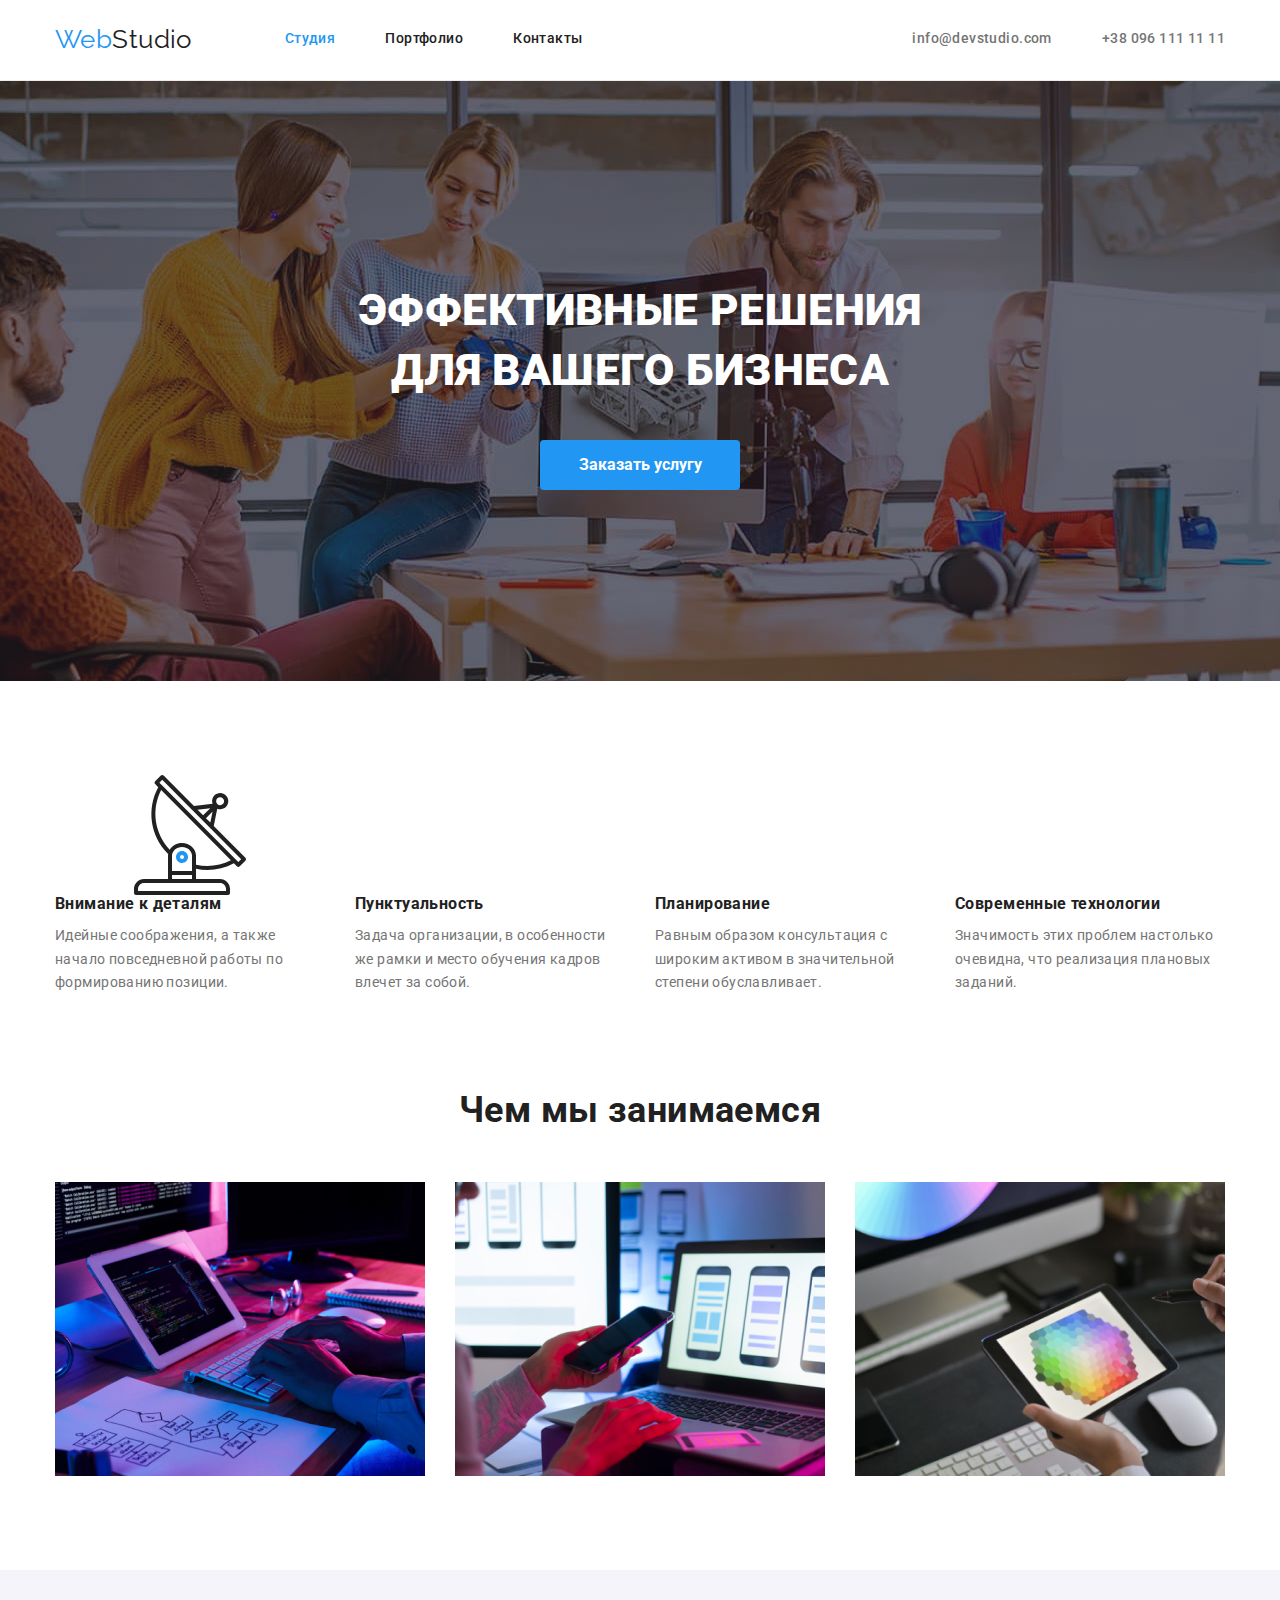
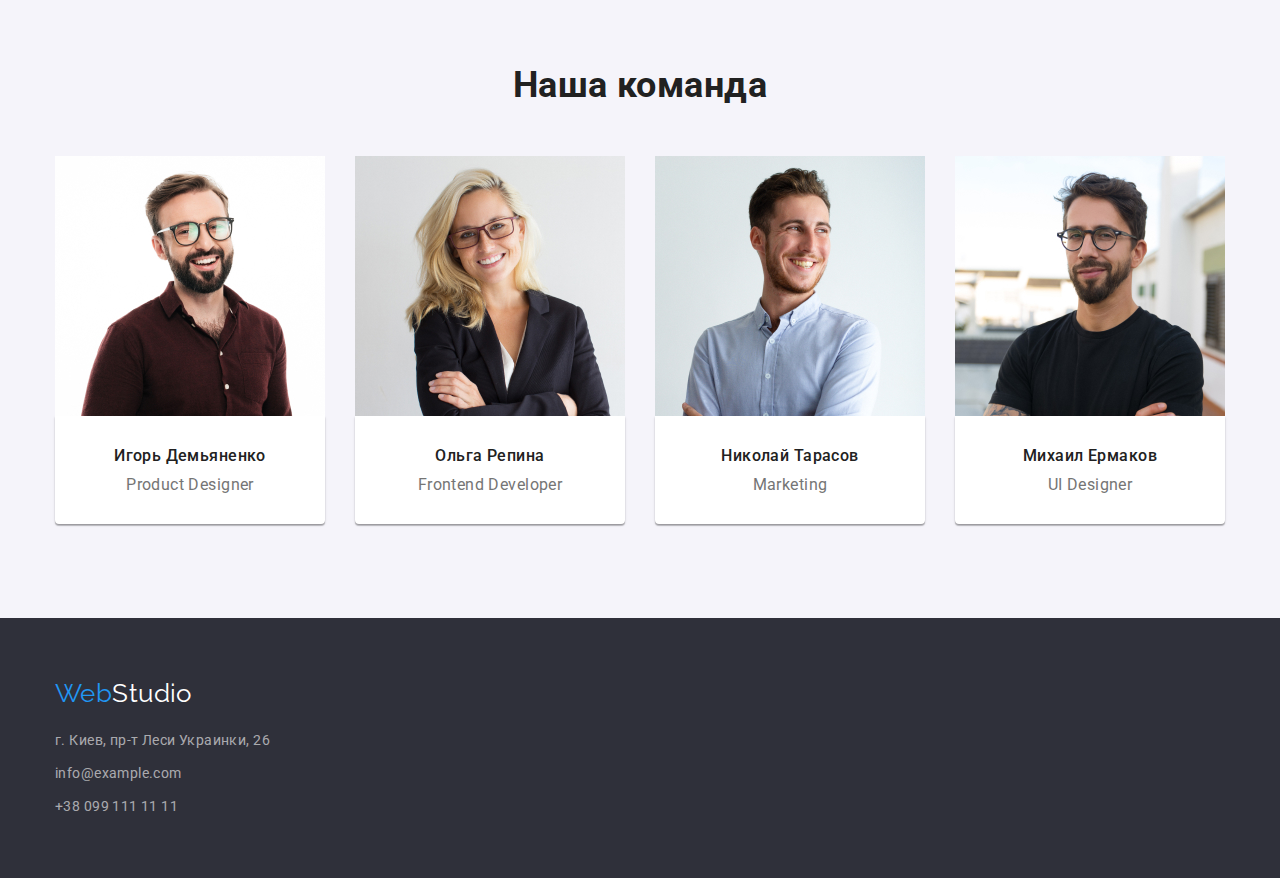
==== index.html @ 2cf70ca9 "hero" ====
<!DOCTYPE html>
<html lang="ru">

<head>
    <meta charset="UTF-8">
    <meta http-equiv="X-UA-Compatible" content="IE=edge">
    <meta name="viewport" content="width=device-width, initial-scale=1.0">
    <title>studia</title>
    <link rel="preconnect" href="https://fonts.googleapis.com">
    <link rel="preconnect" href="https://fonts.gstatic.com" crossorigin>
    <link href="https://fonts.googleapis.com/css2?family=Raleway:wght@700&family=Roboto:wght@400;500;700;900&display=swap"
        rel="stylesheet">
    <link rel="stylesheet" href="https://cdnjs.cloudflare.com/ajax/libs/modern-normalize/1.1.0/modern-normalize.min.css">
    <link rel="stylesheet" href="./css/styles.css">
</head>

<body>
    <header class="header">
        <div class="container header-container">
        <nav class="header-list">

            <a href=""class="logo header-logo">Web<span class="logo-style">Studio</span> </a>

            <ul class="site-nav list">
                <li class="header-item"><a href="" class="curent link">Студия</a></li>
                <li class="header-item"><a href="./portfolio.html" class="link">Портфолио</a></li>
                <li class="header-item"><a href="" class="link">Контакты</a></li>
            </ul>
        </nav>
        
        <div class="container-contact">
        <ul class="auth-nav list">
            <li class="header-item"><a href="mailto:info@devstudio.com" class="link">info@devstudio.com</a></li>
            <li class="header-item"><a href="tel:380961111111" class="link">+38 096 111 11 11</a></li>
        </ul>
        </div>
        </div>
 
    </header>
    

    <main>
        
            <section class="hero overlay">
            <div class="container">
                <h1 class="hero-title">Эффективные решения<br>для вашего бизнеса</h1>
                <button type="button" class="button">Заказать услугу</button>
            </div>
            </section>

        <section class="section">
            <div class="container">
            <h2 class="section-title visually-hidden">принципи роботи</h2>
            <ul class="feature-list list">
                <li class="feature-item icon-antena">
                    <h3 class="title">Внимание к деталям</h3>
                    <p class="text-list">Идейные соображения, а также начало повседневной работы по формированию позиции.</p>
                </li>
                <li class="feature-item icon-clock">
                    <h3 class="title">Пунктуальность</h3>
                    <p class="text-list">Задача организации, в особенности же рамки и место обучения кадров влечет за собой.</p>
                </li>
                <li class="feature-item icon-diagrama">
                    <h3 class="title">Планирование</h3>
                    <p class="text-list">Равным образом консультация с широким активом в значительной степени обуславливает.</p>
                </li>
                <li class="feature-item icon-astronavt">
                    <h3 class="title">Современные технологии</h3>
                    <p class="text-list">Значимость этих проблем настолько очевидна, что реализация плановых заданий.</p>
                </li>
            </ul>
        </section>

        <section class="section no-padding">
            <div class="container">
            <h2 class="section-title">Чем мы занимаемся</h2>
            
            <ul class="list work-list">
                <li class="work-item">
                    <img src="./images/code.jpg" alt="набір коду" width="370">
                </li>
                <li class="work-item">
                    <img src="./images/box.jpg" alt="екран монітора" width="370">
                </li>
                <li class="work-item">
                    <img src="./images/box2.jpg" alt="планшет" width="370">
                </li>
            </ul>
            </div>
        </section>


        <section class="section-team">
            <div class="container">
            <h2 class="section-title">Наша команда</h2>
            <ul class="list team-list">
                <li class="team-item">
                    <img src="./images/teamcard1.jpg" alt=" виробничий дизайнер" width="270">
                    <div class="card-item">
                        <h3 class="name">Игорь Демьяненко</h3>
                    <p class="text">Product Designer</p>
                    </div>
                </li>
                <li class="team-item">
                    <img src="./images/teamcard2.jpg" alt="фронтальний розробник" width="270">
                    <div class="card-item">
                        <h3 class="name">Ольга Репина</h3>
                        <p class="text">Frontend Developer</p>
                    </div>
                   
                </li>
                <li class="team-item"> 
                    <img src="./images/teamcard3.jpg" alt="маркетолог" width="270">
                    <div class="card-item">
                        <h3 class="name">Николай Тарасов</h3>
                        <p class="text">Marketing</p>
                    </div>
                    
                </li>
                <li class="team-item">
                    <img src="./images/teamcard4.jpg" alt="дизайнер інтерфейсу користувача" width="270">
                    <div class="card-item">
                        <h3 class="name">Михаил Ермаков</h3>
                        <p class="text">UI Designer</p>
                    </div>
                   
                </li>
            </ul>
        </div>
        </section>


    </main>
    <footer class="page-footer">
        <div class="container">

        <a href=""class="logo">Web<span class="logo-styles">Studio</span></a>


        <address class="footer">
            <ul class="list">
                <li class="footer-item"><a class="link" href="https://goo.gl/maps/KUDZ7jg5zBTHiaKc9" target="_blank" rel="noopener noreferrer">г. Киев, пр-т Леси Украинки, 26</a> </li>
                <li class="footer-item"><a class="link" href="mailto:info@example.com">info@example.com</a></li>
                <li><a class="link" href="tel:+380991111111">+38 099 111 11 11</a></li>
            </ul>
        </address>
    </div>

    </footer>

</body>

</html>
---- css/styles.css ----
:root {
  --primary-text-color: #212121;
  --accent-color: #2196f3;
  --title-text-color: #757575;
  --primary-bcr-color: #e5e5e5;
  --primary-white-color: #ffffff;
  --primary-bcrr-color: #8680a3;
  --color-address: rgba(255, 255, 255, 0.6);
  --bcr-footer: #2f303a;
  --btn-hov-foc-color: #2196f3;
  --bcg-team: #f5f4fa;
}
p,
h1,
h2,
h3,
h4,
h5,
h6 {
  margin: 0;
  padding: 0;
}
ul {
  margin: 0;
  padding-left: 0;
}
img {
  display: block;
  max-width: 100%;
  height: auto;
}

body {
  background-color: var(--primary-white-color);
  color: var(--primary-text-color);

  font-size: 14px;
  font-family: Roboto, sans-serif;
  letter-spacing: 0.03em;
}

.container {
  width: 1200px;
  padding-left: 15px;
  padding-right: 15px;
  margin: 0 auto;
}

.list {
  list-style: none;
}
.header {
  padding-top: 24px;
  padding-bottom: 25px;
  border-bottom: 1px solid #ececec;
}

.header-container {
  display: flex;
  align-items: center;
}
.container-contact {
  margin-left: auto;
}

.header-list {
  display: flex;
  align-items: center;
}
.header-logo {
  margin-right: 93px;
}
.header-item:not(:last-child) {
  margin-right: 50px;
}

.logo {
  font-family: Raleway, cursive;
  color: var(--accent-color);
  text-decoration: none;

  font-size: 26px;
  line-height: 1.19;
}
.logo-style {
  color: var(--primary-text-color);
}
.site-nav .link {
  text-decoration: none;
}
.site-nav .link.curent {
  color: var(--accent-color);
}
.site-nav .link:focus,
.site-nav .link:hover {
  color: var(--accent-color);
  align-items: center;
}
.auth-nav .link:focus,
.auth-nav .link:hover {
  color: var(--accent-color);
}
.auth-nav {
  margin-left: auto;
}
.site-nav .link {
  display: block;

  color: var(--primary-text-color);
}
.site-nav,
.section-title {
  color: var(--primary-text-color);
}
.auth-nav .link {
  text-decoration: none;

  color: var(--title-text-color);
}

.auth-nav,
.site-nav {
  font-weight: 500;
  line-height: 1.14;
  display: flex;
  align-items: center;
}

/* Герой */

.hero {
  background-color: var(--bcr-footer);
  text-align: center;
  padding-bottom: 200px;
  padding-top: 200px;
  text-transform: uppercase;
}
.hero-title {
  color: var(--primary-white-color);
  margin-bottom: 39px;
  font-weight: 900;
  font-size: 44px;
  line-height: 1.36;
  text-transform: uppercase;
}
.button {
  background-color: var(--accent-color);
  color: var(--primary-white-color);
  cursor: pointer;

  border: transparent;
  border-radius: 4px;
  padding: 10px 32px;
  min-width: 200px;
  margin-top: 0;

  font-family: inherit;
  font-weight: 700;
  font-size: 16px;
  line-height: 1.87;
  align-items: center;
}

.button:hover,
.button:focus {
  color: var(--btn-hov-foc-color);
}

.overlay {
  max-width: 1600px;
  height: 600px;
  margin-left: auto;
  margin-right: auto;
  background-image: linear-gradient(
      to right,
      rgba(47, 48, 58, 0.4),
      rgba(47, 48, 58, 0.4)
    ),
    url("../images/hero.jpg");

  background-repeat: no-repeat;
  background-position: center;
  background-size: cover;
}
/* ПРИНЦИПИ РОБОТИ */

.visually-hidden {
  position: absolute;
  width: 1px;
  height: 1px;
  margin: -1px;
  padding: 0;
  overflow: hidden;
  border: 0;
  clip: rect(0 0 0 0);
}
.feature-list {
  display: flex;
  justify-content: space-between;
}

.feature-list .title {
  color: var(--primary-text-color);

  font-weight: 700;
  line-height: 1.14;
}

.feature-item::before {
  display: block;
  content: "";
  height: 120px;
  background-position: center;
  background-size: contain;
  background-repeat: no-repeat;
}
.icon-antena::before {
  background-image: url(../images/antenna\ 1.svg);
}

.title {
  margin-bottom: 10px;
}
.section-team {
  padding-bottom: 94px;
  padding-top: 94px;
}
.section {
  padding-top: 94px;
  padding-bottom: 94px;
}
.text,
.text-list {
  color: var(--title-text-color);
}

.text-list {
  line-height: 1.71;
  width: 270px;
}

.text {
  font-size: 16px;
  line-height: 1.19;
  text-align: center;
}
/* Чем мы занимаемся */
.no-padding {
  padding-top: 0;
}
.section-title {
  color: var(--primary-text-color);

  font-weight: 700;
  font-size: 36px;
  line-height: 1.17;
  text-align: center;

  margin-top: 0;
  margin-bottom: 50px;
}

.work-list {
  display: flex;
  flex-wrap: wrap;
  margin-left: -30px;
}
.work-item {
  width: calc(100% / 3 -30px);
  margin-left: 30px;
}

/* Наша команда */
.card-item {
  background-color: var(--primary-white-color);
  border-radius: 0px 0px 4px 4px;
  box-shadow: 0px 1px 3px rgba(0, 0, 0, 0.12), 0px 1px 1px rgba(0, 0, 0, 0.14),
    0px 2px 1px rgba(0, 0, 0, 0.2);
  padding: 30px 0px 30px 0px;
}
.name {
  font-weight: 500;
  font-size: 16px;
  line-height: 1.19;
  text-align: center;
  margin-bottom: 10px;
  margin-top: 0;
}

.section-team {
  background-color: var(--bcg-team);
}

.team-list {
  display: flex;
  flex-wrap: wrap;
  margin-left: -30px;
}
.team-item {
  width: calc(100% / 4 - 30px);
  margin-left: 30px;
}
/* Футер */

.page-footer {
  background-color: var(--bcr-footer);

  padding-top: 60px;
  padding-bottom: 60px;
}
.logo-styles {
  color: var(--primary-white-color);
}
.footer {
  margin-top: 20px;
}

.footer-item {
  margin-bottom: 9px;
}
.footer {
  font-style: normal;
  font-size: 14px;
  line-height: 1.71;
}
.footer .link {
  text-decoration: none;
}
.footer .link {
  color: var(--color-address);
}

.footer .link:hover,
.footer .link:focus {
  color: var(--primary-white-color);
}

/* portfolio */

.item-button {
  color: var(--primary-text-color);

  font-family: inherit;
  font-style: normal;
  font-weight: 500;
  font-size: 16px;
  line-height: 1.62;

  padding: 6px 22px;
  border-radius: 4px;
  border: none transparent;
}
.item {
  margin-bottom: 50px;
}
.project-title {
  color: var(--primary-text-color);

  font-weight: 700;
  font-size: 18px;
  line-height: 2;
  letter-spacing: 0.06em;
}
.project .link {
  text-decoration: none;
}

.project-text {
  color: var(--title-text-color);
  font-size: 16px;
  line-height: 1.87;
}

.item-button:focus,
.item-button:hover {
  color: var(--primary-white-color);
  background-color: var(--accent-color);

  cursor: pointer;
}
.section-project {
  margin-bottom: 50px;
  padding-top: 94px;
}
.item {
  display: flex;
  justify-content: center;
}
.buttons:not(:last-child) {
  margin-right: 8px;
}
.project {
  display: flex;
  flex-wrap: wrap;
  margin-left: -30px;
  margin-bottom: -30px;
}
.project-item {
  width: calc(100% / 3 - 30px);
  margin-left: 30px;
  margin-bottom: 30px;
}

.card-content {
  padding: 20px 24px;

  border-right: 1px solid #eeeeee;
  border-bottom: 1px solid #eeeeee;
  border-bottom: 1px solid #eeee;
  box-sizing: border-box;
}
.project-title {
  margin-bottom: 4px;
}
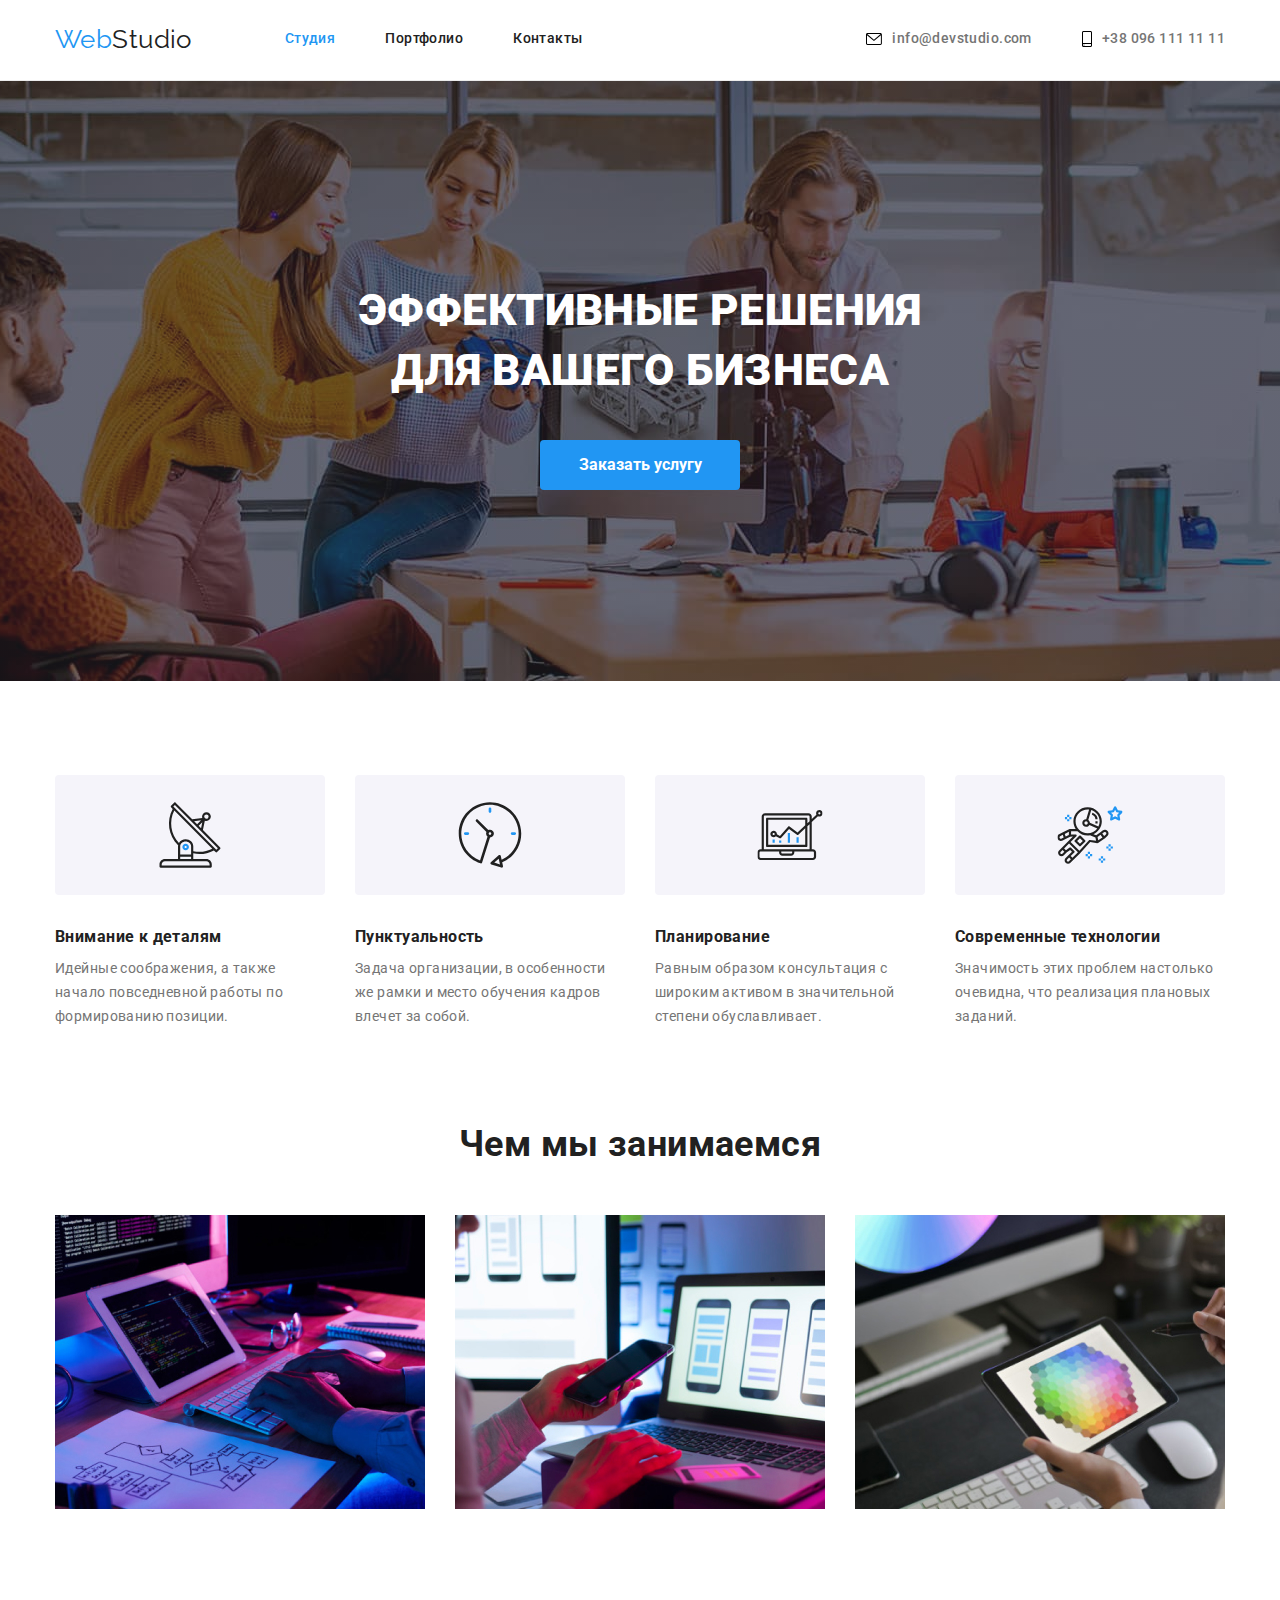
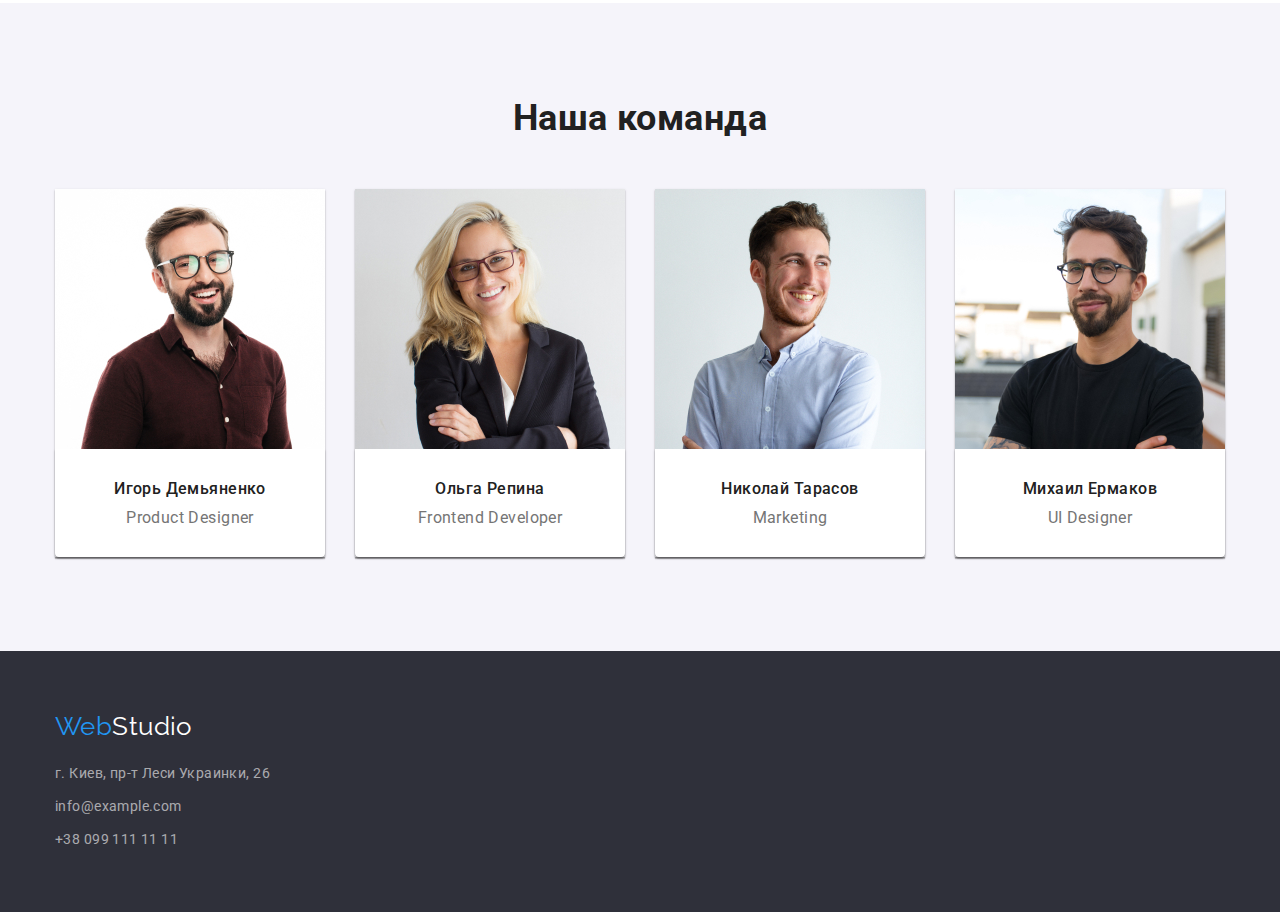
==== commit 38c9ae03: "половина" ====
--- a/index.html
+++ b/index.html
@@ -30,7 +30,13 @@
         
         <div class="container-contact">
         <ul class="auth-nav list">
+            <svg class="mail-icon">
+                <use href="./images/icons.svg#icon-envelope"></use>
+            </svg>
             <li class="header-item"><a href="mailto:info@devstudio.com" class="link">info@devstudio.com</a></li>
+            <svg class="contact-icon">
+                <use href="./images/icons.svg#icon-smartphone"></use>
+            </svg>
             <li class="header-item"><a href="tel:380961111111" class="link">+38 096 111 11 11</a></li>
         </ul>
         </div>
@@ -52,19 +58,32 @@
             <div class="container">
             <h2 class="section-title visually-hidden">принципи роботи</h2>
             <ul class="feature-list list">
-                <li class="feature-item icon-antena">
+                <li class="feature-item">
+                    <svg class="feature-icon">
+                        <use href="./images/icons.svg#icon-antenna"></use>
+                        </svg>
                     <h3 class="title">Внимание к деталям</h3>
                     <p class="text-list">Идейные соображения, а также начало повседневной работы по формированию позиции.</p>
                 </li>
-                <li class="feature-item icon-clock">
+                
+                <li class="feature-item">
+                    <svg class="feature-icon">
+                        <use href="./images/icons.svg#icon-clock"></use>
+                    </svg>
                     <h3 class="title">Пунктуальность</h3>
                     <p class="text-list">Задача организации, в особенности же рамки и место обучения кадров влечет за собой.</p>
                 </li>
-                <li class="feature-item icon-diagrama">
+                <li class="feature-item">
+                    <svg class="feature-icon">
+                        <use href="./images/icons.svg#icon-diagram"></use>
+                    </svg>
                     <h3 class="title">Планирование</h3>
                     <p class="text-list">Равным образом консультация с широким активом в значительной степени обуславливает.</p>
                 </li>
-                <li class="feature-item icon-astronavt">
+                <li class="feature-item">
+                    <svg class="feature-icon">
+                        <use href="./images/icons.svg#icon-astronaut"></use>
+                    </svg>
                     <h3 class="title">Современные технологии</h3>
                     <p class="text-list">Значимость этих проблем настолько очевидна, что реализация плановых заданий.</p>
                 </li>
@@ -141,7 +160,7 @@
             <ul class="list">
                 <li class="footer-item"><a class="link" href="https://goo.gl/maps/KUDZ7jg5zBTHiaKc9" target="_blank" rel="noopener noreferrer">г. Киев, пр-т Леси Украинки, 26</a> </li>
                 <li class="footer-item"><a class="link" href="mailto:info@example.com">info@example.com</a></li>
-                <li><a class="link" href="tel:+380991111111">+38 099 111 11 11</a></li>
+                <li class="footer-item"><a class="link" href="tel:+380991111111">+38 099 111 11 11</a></li>
             </ul>
         </address>
     </div>
--- a/css/styles.css
+++ b/css/styles.css
@@ -125,7 +125,23 @@
   display: flex;
   align-items: center;
 }
-
+.mail-icon {
+  width: 16px;
+  height: 12px;
+  margin-right: 10px;
+}
+.contact-icon {
+  width: 10px;
+  height: 16px;
+  margin-right: 10px;
+}
+.mail-icon:focus,
+.contact-icon:focus,
+.mail-icon:hover,
+.contact-icon:hover {
+  fill: var(--accent-color);
+  cursor: pointer;
+}
 /* Герой */
 
 .hero {
@@ -206,16 +222,13 @@
   line-height: 1.14;
 }
 
-.feature-item::before {
-  display: block;
-  content: "";
+.feature-icon {
   height: 120px;
-  background-position: center;
-  background-size: contain;
-  background-repeat: no-repeat;
-}
-.icon-antena::before {
-  background-image: url(../images/antenna\ 1.svg);
+  width: 270px;
+  padding: 25px 102.34px;
+  border-radius: 4px;
+  background: #f5f4fa;
+  margin-bottom: 30px;
 }
 
 .title {
@@ -299,6 +312,8 @@
 .team-item {
   width: calc(100% / 4 - 30px);
   margin-left: 30px;
+  box-shadow: 0px 1px 3px rgba(0, 0, 0, 0.12), 0px 1px 1px rgba(0, 0, 0, 0.14),
+    0px 2px 1px rgba(0, 0, 0, 0.2);
 }
 /* Футер */
 
@@ -317,6 +332,9 @@
 
 .footer-item {
   margin-bottom: 9px;
+}
+.footer-item:last-child {
+  margin-bottom: 0;
 }
 .footer {
   font-style: normal;
@@ -353,6 +371,11 @@
 .item {
   margin-bottom: 50px;
 }
+.item-button:focus,
+.item-button:hover {
+  box-shadow: 0px 3px 1px rgba(0, 0, 0, 0.1), 0px 1px 2px rgba(0, 0, 0, 0.08),
+    0px 2px 2px rgba(0, 0, 0, 0.12);
+}
 .project-title {
   color: var(--primary-text-color);
 
@@ -400,7 +423,11 @@
   margin-left: 30px;
   margin-bottom: 30px;
 }
-
+.project-item:focus,
+.project-item:hover {
+  box-shadow: 0px 1px 1px rgba(0, 0, 0, 0.12), 0px 4px 4px rgba(0, 0, 0, 0.06),
+    1px 4px 6px rgba(0, 0, 0, 0.16);
+}
 .card-content {
   padding: 20px 24px;
 
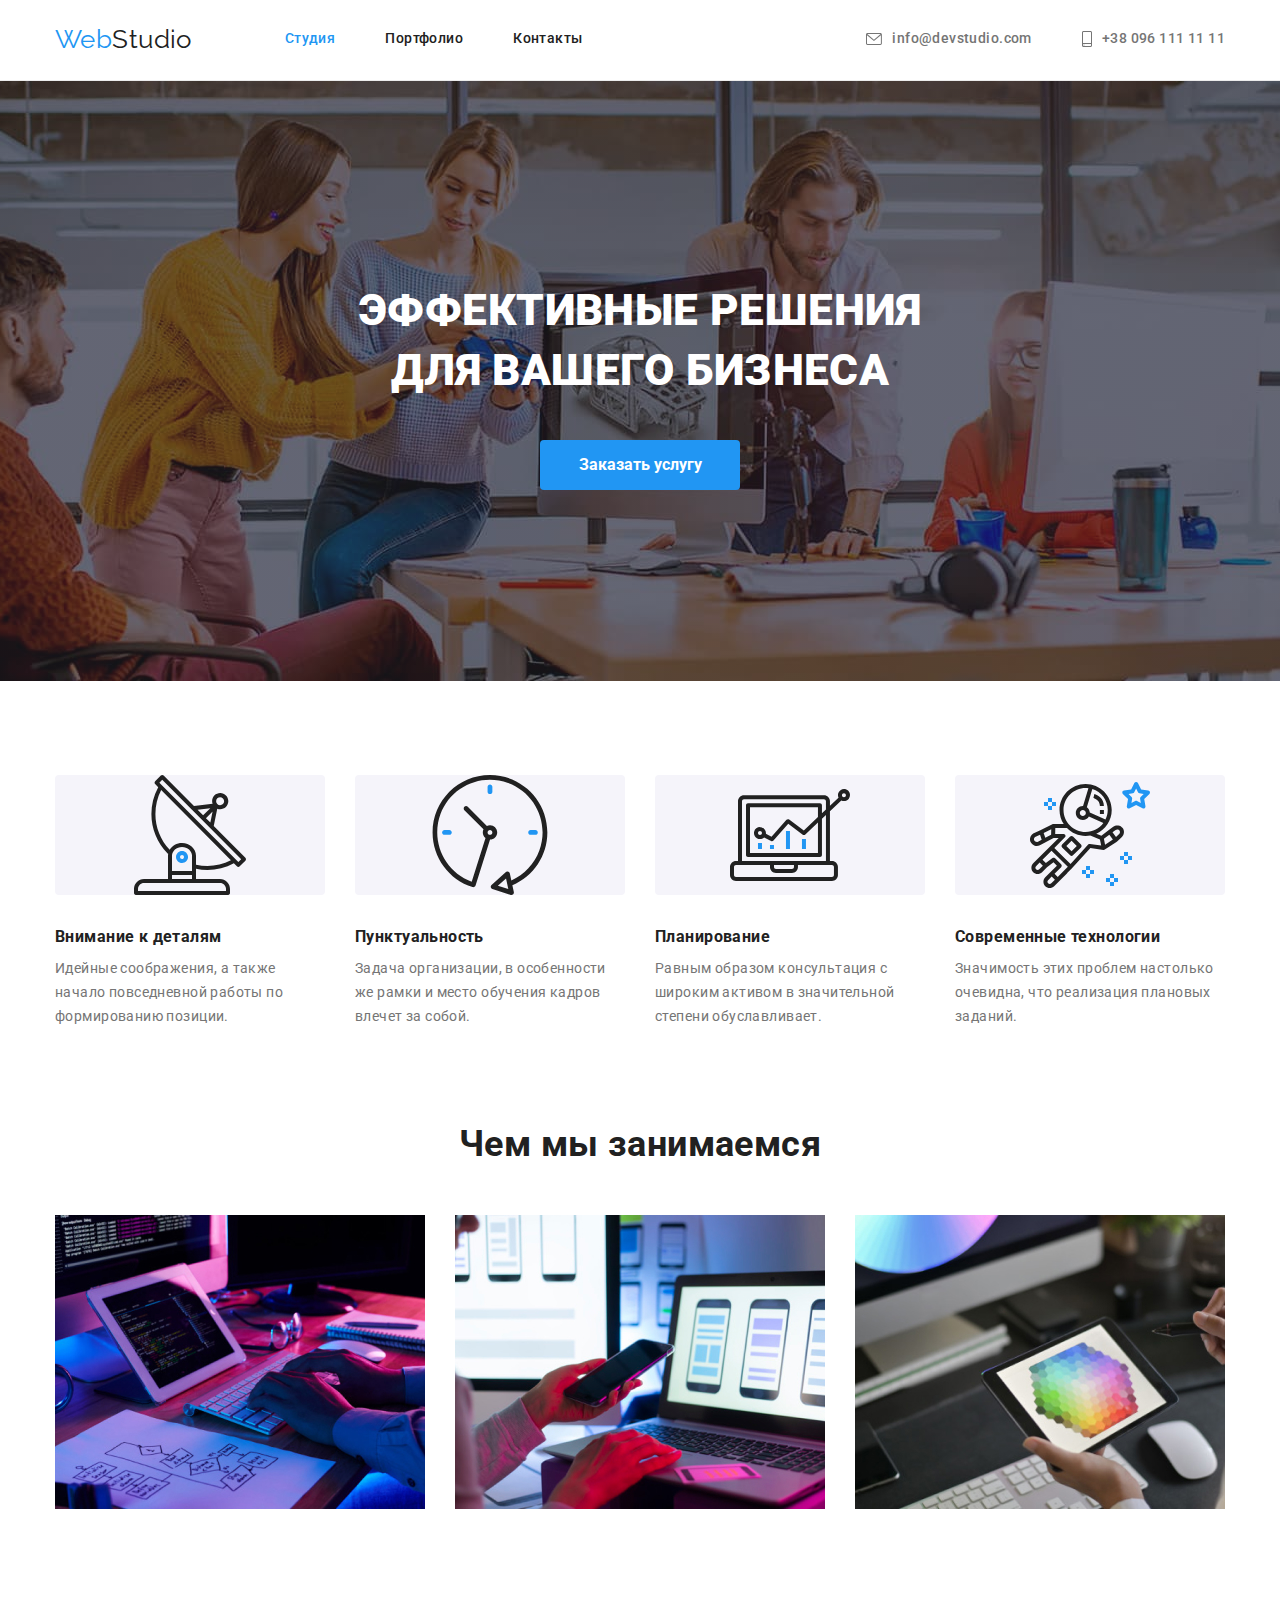
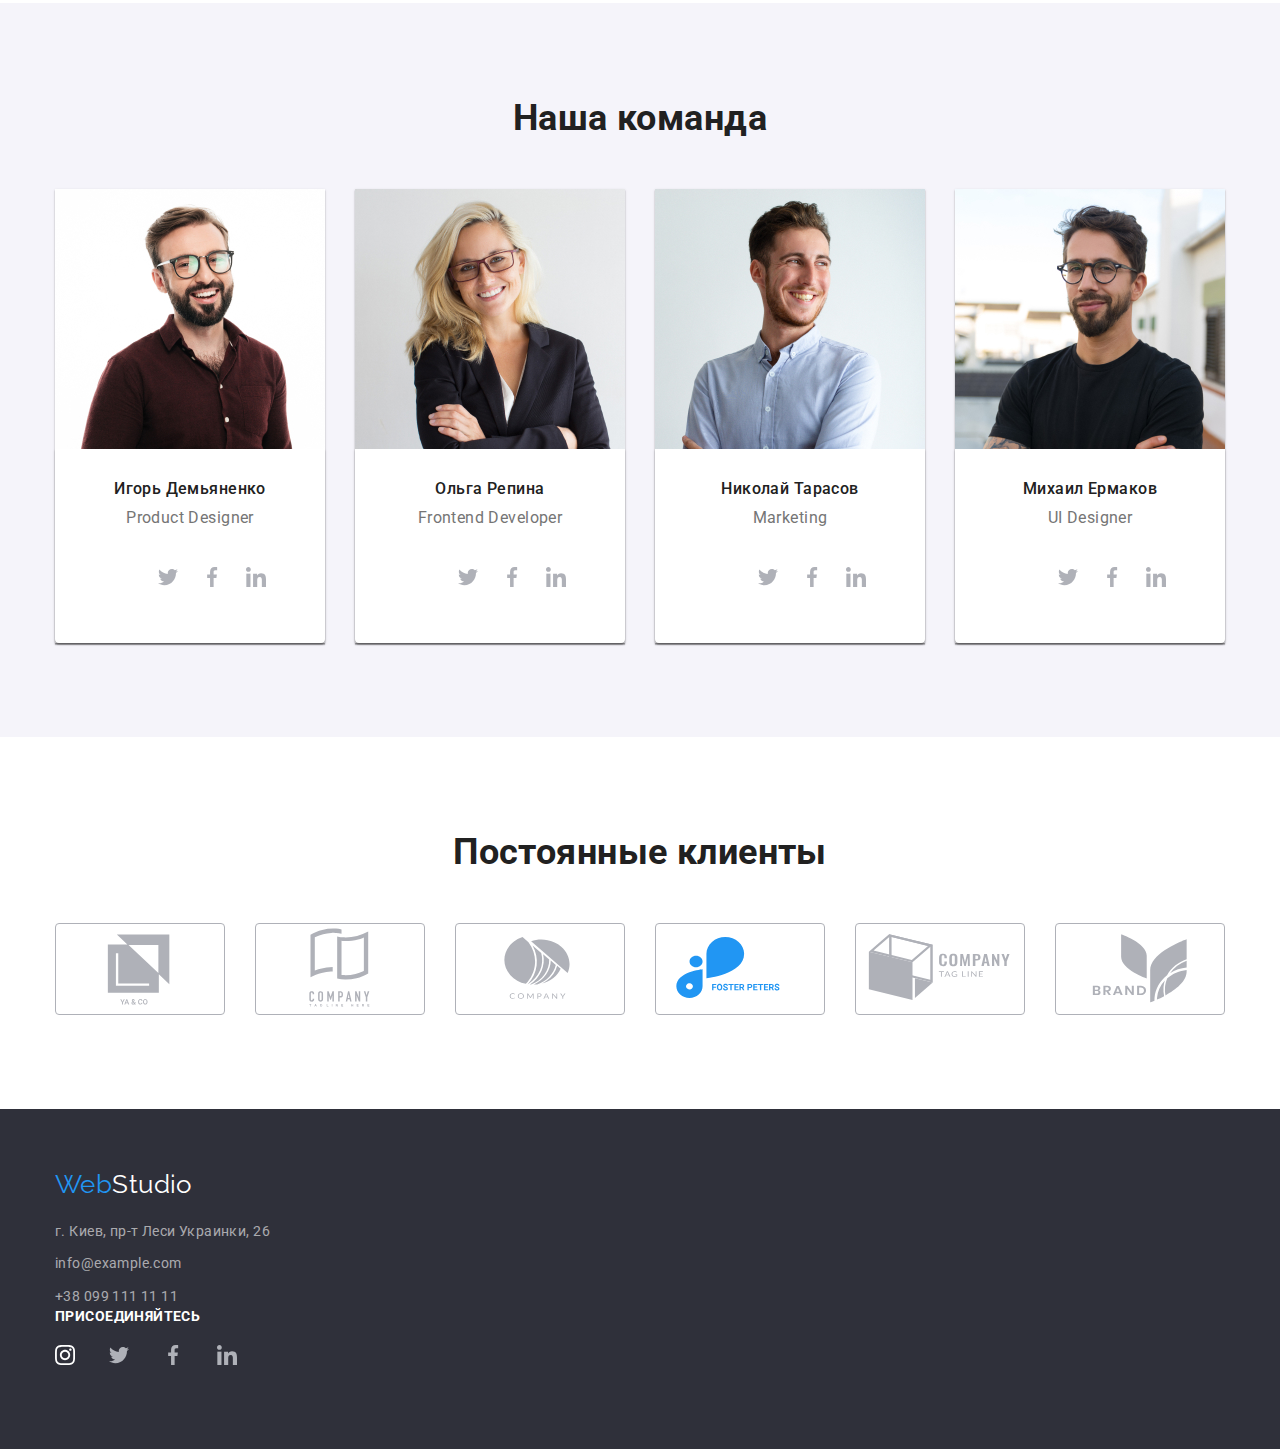
==== commit 5addbc68: "footer" ====
--- a/index.html
+++ b/index.html
@@ -58,30 +58,32 @@
             <div class="container">
             <h2 class="section-title visually-hidden">принципи роботи</h2>
             <ul class="feature-list list">
+                
                 <li class="feature-item">
-                    <svg class="feature-icon">
+                    <svg class="feature-icon" widht="70" height="70">
                         <use href="./images/icons.svg#icon-antenna"></use>
                         </svg>
                     <h3 class="title">Внимание к деталям</h3>
                     <p class="text-list">Идейные соображения, а также начало повседневной работы по формированию позиции.</p>
+                
                 </li>
                 
                 <li class="feature-item">
-                    <svg class="feature-icon">
+                    <svg class="feature-icon" widht="70" height="70">
                         <use href="./images/icons.svg#icon-clock"></use>
                     </svg>
                     <h3 class="title">Пунктуальность</h3>
                     <p class="text-list">Задача организации, в особенности же рамки и место обучения кадров влечет за собой.</p>
                 </li>
                 <li class="feature-item">
-                    <svg class="feature-icon">
+                    <svg class="feature-icon" widht="70" height="70">
                         <use href="./images/icons.svg#icon-diagram"></use>
                     </svg>
                     <h3 class="title">Планирование</h3>
                     <p class="text-list">Равным образом консультация с широким активом в значительной степени обуславливает.</p>
                 </li>
                 <li class="feature-item">
-                    <svg class="feature-icon">
+                    <svg class="feature-icon" widht="70" heiht="70">
                         <use href="./images/icons.svg#icon-astronaut"></use>
                     </svg>
                     <h3 class="title">Современные технологии</h3>
@@ -115,37 +117,207 @@
             <ul class="list team-list">
                 <li class="team-item">
                     <img src="./images/teamcard1.jpg" alt=" виробничий дизайнер" width="270">
-                    <div class="card-item">
+                    <div class="card-item team">
                         <h3 class="name">Игорь Демьяненко</h3>
                     <p class="text">Product Designer</p>
+                    <ul class="comand-list list">
+                        <li class="team-icon">
+                            <a href="" class="team-link">
+                                <svg class="comand-icon" width="20" height="20">
+                                    <use href="./images/icons.svg#icon-instagram"></use>
+                                </svg>
+                            </a>
+                        </li>
+                        <li class="team-icon">
+                            <a href="" class="team-link">
+                                <svg class="comand-icon" width="20" height="20">
+                                    <use href="./images/icons.svg#icon-twitter"></use>
+                                </svg>
+                            </a>
+                        </li>
+                        <li class="team-icon">
+                           <a href="" class="team-link">
+                               <svg class="comand-icon" width="20" height="20">
+                                   <use href="./images/icons.svg#icon-facebook"></use>
+                               </svg>
+                           </a>
+                        </li>
+                        <li class="team-icon">
+                            <a href="" class="team-link">
+                                <svg class="comand-icon" width="20" height="20">
+                                    <use href="./images/icons.svg#icon-linkedin"></use>
+                                </svg>
+                            </a>
+                        </li>
+                    </ul>
                     </div>
                 </li>
                 <li class="team-item">
                     <img src="./images/teamcard2.jpg" alt="фронтальний розробник" width="270">
-                    <div class="card-item">
+                    <div class="card-item team">
                         <h3 class="name">Ольга Репина</h3>
                         <p class="text">Frontend Developer</p>
+                        <ul class="comand-list list">
+                            <li class="team-icon">
+                                <a href="" class="team-link">
+                                    <svg class="comand-icon" width="20" height="20">
+                                        <use href="./images/icons.svg#icon-instagram"></use>
+                                    </svg>
+                                </a>
+                            </li>
+                            <li class="team-icon">
+                                <a href="" class="team-link">
+                                    <svg class="comand-icon" width="20" height="20">
+                                        <use href="./images/icons.svg#icon-twitter"></use>
+                                    </svg>
+                                </a>
+                            </li>
+                            <li class="team-icon">
+                                <a href="" class="team-link">
+                                    <svg class="comand-icon" width="20" height="20">
+                                        <use href="./images/icons.svg#icon-facebook"></use>
+                                    </svg>
+                                </a>
+                            </li>
+                            <li class="team-icon">
+                                <a href="" class="team-link">
+                                    <svg class="comand-icon" width="20" height="20">
+                                        <use href="./images/icons.svg#icon-linkedin"></use>
+                                    </svg>
+                                </a>
+                            </li>
+                        </ul>
                     </div>
                    
                 </li>
                 <li class="team-item"> 
                     <img src="./images/teamcard3.jpg" alt="маркетолог" width="270">
-                    <div class="card-item">
+                    <div class="card-item team">
                         <h3 class="name">Николай Тарасов</h3>
                         <p class="text">Marketing</p>
+                        <ul class="comand-list list">
+                            <li class="team-icon">
+                                <a href="" class="team-link">
+                                    <svg class="comand-icon" width="20" height="20">
+                                        <use href="./images/icons.svg#icon-instagram"></use>
+                                    </svg>
+                                </a>
+                            </li>
+                            <li class="team-icon">
+                                <a href="" class="team-link">
+                                    <svg class="comand-icon" width="20" height="20">
+                                        <use href="./images/icons.svg#icon-twitter"></use>
+                                    </svg>
+                                </a>
+                            </li>
+                            <li class="team-icon">
+                                <a href="" class="team-link">
+                                    <svg class="comand-icon" width="20" height="20">
+                                        <use href="./images/icons.svg#icon-facebook"></use>
+                                    </svg>
+                                </a>
+                            </li>
+                            <li class="team-icon">
+                                <a href="" class="team-link">
+                                    <svg class="comand-icon" widht="20" height="20">
+                                        <use href="./images/icons.svg#icon-linkedin"></use>
+                                    </svg>
+                                </a>
+                            </li>
+                        </ul>
                     </div>
                     
                 </li>
                 <li class="team-item">
                     <img src="./images/teamcard4.jpg" alt="дизайнер інтерфейсу користувача" width="270">
-                    <div class="card-item">
+                    <div class="card-item team">
                         <h3 class="name">Михаил Ермаков</h3>
                         <p class="text">UI Designer</p>
+                        <ul class="comand-list list">
+                            <li class="team-icon">
+                                <a href="" class="team-link">
+                                    <svg class="comand-icon" width="20" height="20">
+                                        <use href="./images/icons.svg#icon-instagram"></use>
+                                    </svg>
+                                </a>
+                            </li>
+                            <li class="team-icon">
+                                <a href="" class="team-link">
+                                    <svg class="comand-icon" width="20" height="20">
+                                        <use href="./images/icons.svg#icon-twitter"></use>
+                                    </svg>
+                                </a>
+                            </li>
+                            <li class="team-icon">
+                                <a href="" class="team-link">
+                                    <svg class="comand-icon" width="20" height="20">
+                                        <use href="./images/icons.svg#icon-facebook"></use>
+                                    </svg>
+                                </a>
+                            </li>
+                            <li class="team-icon">
+                                <a href="" class="team-link">
+                                    <svg class="comand-icon" width="20" height="20">
+                                        <use href="./images/icons.svg#icon-linkedin"></use>
+                                    </svg>
+                                </a>
+                            </li>
+                        </ul>
                     </div>
                    
                 </li>
             </ul>
         </div>
+        </section>
+
+        <section class="section">
+            <div class="container">
+            <h2 class="section-title section-client">Постоянные клиенты</h2>  
+            <ul class="list client-list">
+                <li class="">
+                    <a href="">
+                    <svg class="client-icon" width="106" height="60">
+                        <use href="./images/icons.svg#icon-client-1"></use>
+                    </svg>
+                    </a>
+                </li>
+                <li class="">
+                    <a href="">
+                    <svg class="client-icon" width="106" height="60">
+                        <use href="./images/icons.svg#icon-client-2"></use>
+                    </svg>
+                  </a>
+                </li>
+                <li class="">
+                   <a href="">
+                   <svg class="client-icon" width="106" height="60">
+                       <use href="./images/icons.svg#icon-client-3"></use>
+                   </svg>
+                   </a>
+                </li>
+                <li class="">
+                    <a href="">
+                    <svg class="client-icon" width="106" height="60">
+                        <use href="./images/icons.svg#icon-client-4"></use>
+                    </svg>
+                    </a>
+                </li>
+                <li class="">
+                     <a href="">
+                         <svg class="client-icon" widgt="106" height="60">
+                             <use href="./images/icons.svg#icon-client-5"></use>
+                         </svg>
+                     </a>
+                </li>
+                <li class="">
+                     <a href="">
+                         <svg class="client-icon" width="106" height="60">
+                             <use href="./images/icons.svg#icon-client-6"></use>
+                         </svg>
+                     </a>
+                </li>
+            </ul>
+            </div>
         </section>
 
 
@@ -163,6 +335,39 @@
                 <li class="footer-item"><a class="link" href="tel:+380991111111">+38 099 111 11 11</a></li>
             </ul>
         </address>
+        <div class="footer-center">
+            <h2 class="section-footer">присоединяйтесь</h2>
+            <ul class="list footer-center-list">
+                <li class="footer-center-item">
+                    <a href="" class="footer-link">
+                        <svg class="footer-icon" width="20" height="20">
+                            <use href="./images/icons.svg#icon-instagram"></use>
+                        </svg>
+                    </a>
+                </li>
+                <li class="footer-center-item">
+                    <a href="" class="footer-link">
+                        <svg class="footer-icon" width="20" height="20">
+                            <use href="./images/icons.svg#icon-twitter"></use>
+                        </svg>
+                    </a>
+                </li>
+                <li class="footer-center-item">
+                    <a href="" class="footer-link">
+                        <svg class="footer-icon" width="20" height="20">
+                            <use href="./images/icons.svg#icon-facebook"></use>
+                        </svg>
+                    </a>
+                </li>
+                <li class="footer-center-item">
+                    <a href="" class="footer-link">
+                        <svg class="footer-icon" width="20" height="20">
+                            <use href="./images/icons.svg#icon-linkedin"></use>
+                        </svg>
+                    </a>
+                </li>
+            </ul>
+        </div>
     </div>
 
     </footer>
--- a/css/styles.css
+++ b/css/styles.css
@@ -187,6 +187,7 @@
   height: 600px;
   margin-left: auto;
   margin-right: auto;
+  background-color: var(--primary-text-color);
   background-image: linear-gradient(
       to right,
       rgba(47, 48, 58, 0.4),
@@ -225,7 +226,7 @@
 .feature-icon {
   height: 120px;
   width: 270px;
-  padding: 25px 102.34px;
+
   border-radius: 4px;
   background: #f5f4fa;
   margin-bottom: 30px;
@@ -291,6 +292,37 @@
     0px 2px 1px rgba(0, 0, 0, 0.2);
   padding: 30px 0px 30px 0px;
 }
+.team {
+  padding-top: 29.87px;
+  padding-bottom: 43.87px;
+}
+.text {
+  margin-bottom: 28px;
+}
+.team-link {
+  width: 44px;
+  height: 44px;
+  display: flex;
+  align-items: center;
+  justify-content: center;
+}
+.comand-list {
+  display: flex;
+  justify-content: center;
+}
+.comand-icon {
+  fill: #afb1b8;
+}
+.team-link:hover,
+.team-link:focus {
+  background-color: var(--btn-hov-foc-color);
+}
+.team-link:hover,
+.comand-icon,
+.team-link:focus,
+.comand-icon {
+  fill: var(--primary-white-color);
+}
 .name {
   font-weight: 500;
   font-size: 16px;
@@ -315,6 +347,24 @@
   box-shadow: 0px 1px 3px rgba(0, 0, 0, 0.12), 0px 1px 1px rgba(0, 0, 0, 0.14),
     0px 2px 1px rgba(0, 0, 0, 0.2);
 }
+
+/* клиенты*/
+.client-list {
+  display: flex;
+  align-items: center;
+}
+.client-icon {
+  display: flex;
+  width: 170px;
+  height: 92px;
+  border: 1px solid #afb1b8;
+  border-radius: 4px;
+  box-sizing: border-box;
+  margin-right: 30px;
+}
+.section-client {
+  margin-bottom: 50px;
+}
 /* Футер */
 
 .page-footer {
@@ -351,6 +401,26 @@
 .footer .link:hover,
 .footer .link:focus {
   color: var(--primary-white-color);
+}
+.footer-center-list {
+  display: flex;
+}
+.footer-link {
+  width: 44px;
+  height: 44px;
+  display: flex;
+}
+.section-footer {
+  font-weight: 700;
+  font-size: 14px;
+  line-height: 1.14;
+  text-transform: uppercase;
+  color: var(--primary-white-color);
+
+  padding-bottom: 20px;
+}
+.footer-center-item + .footer-center-item {
+  margin-left: 10px;
 }
 
 /* portfolio */
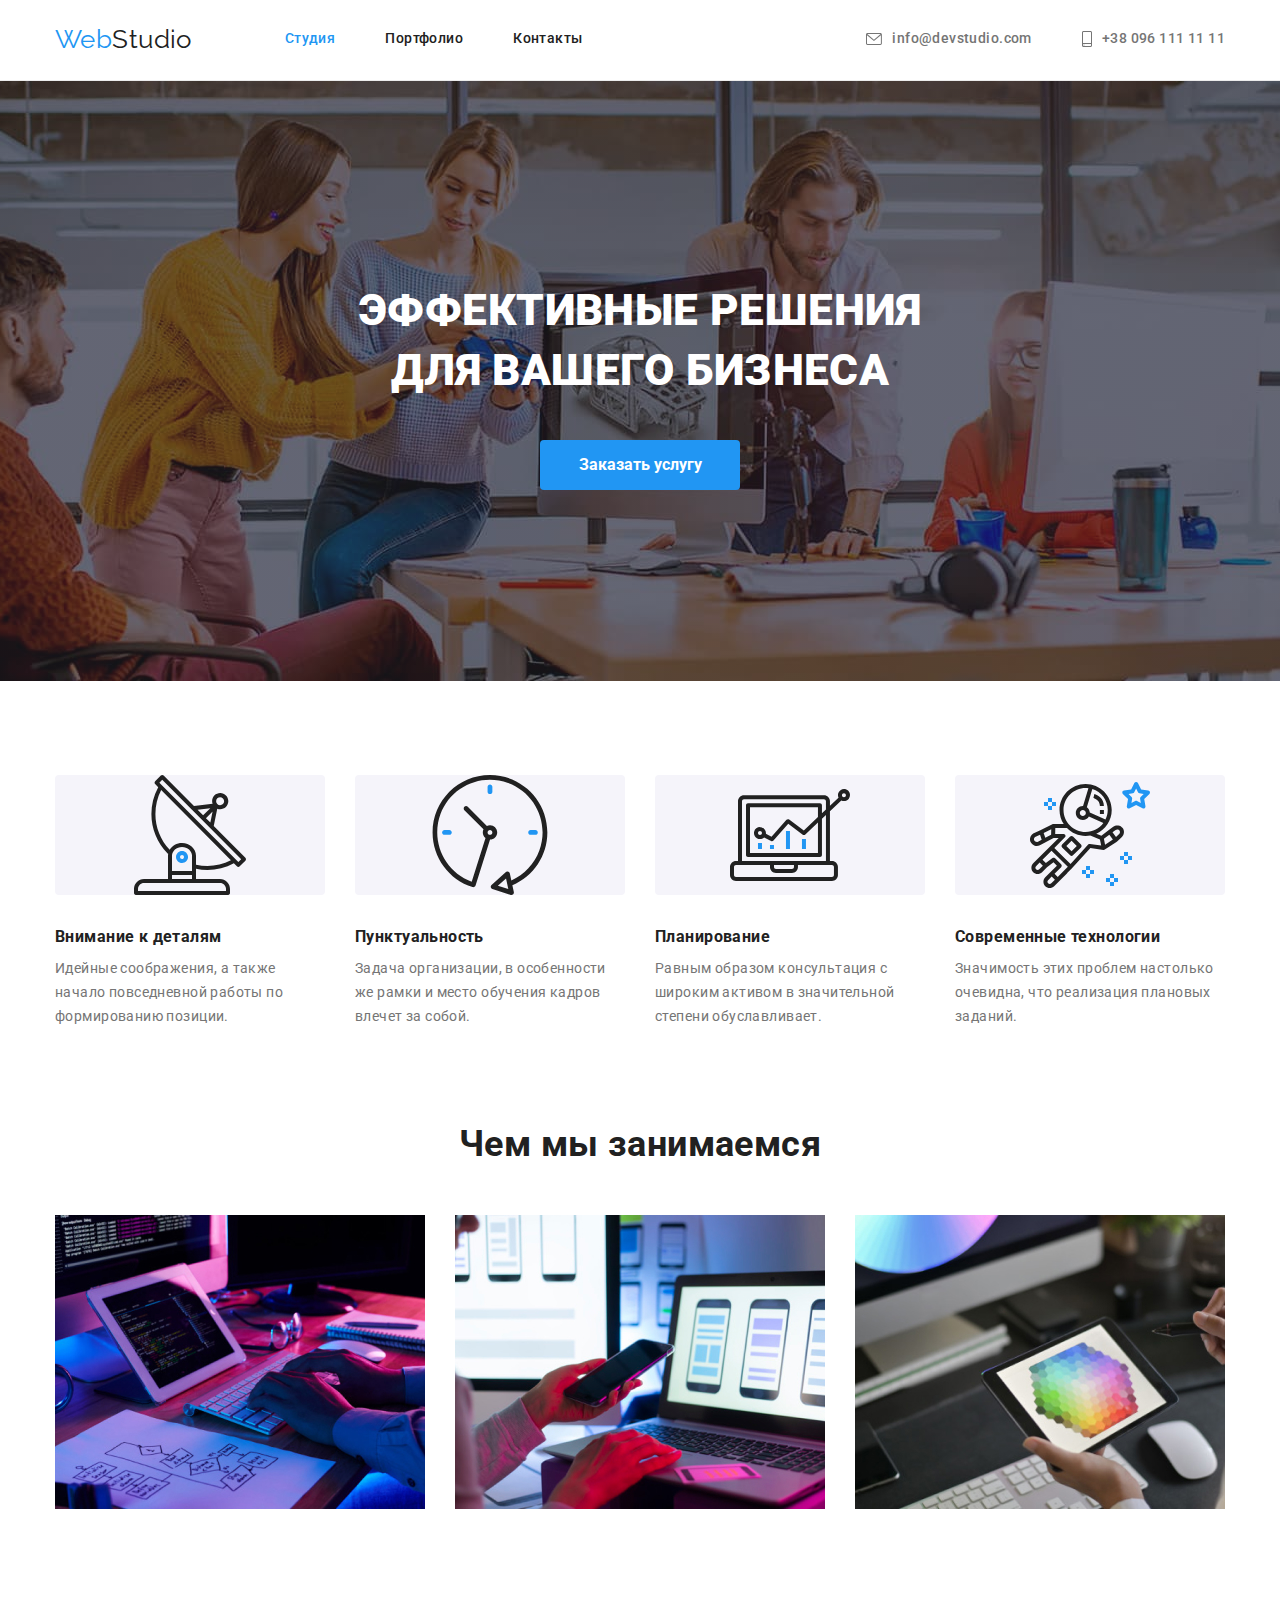
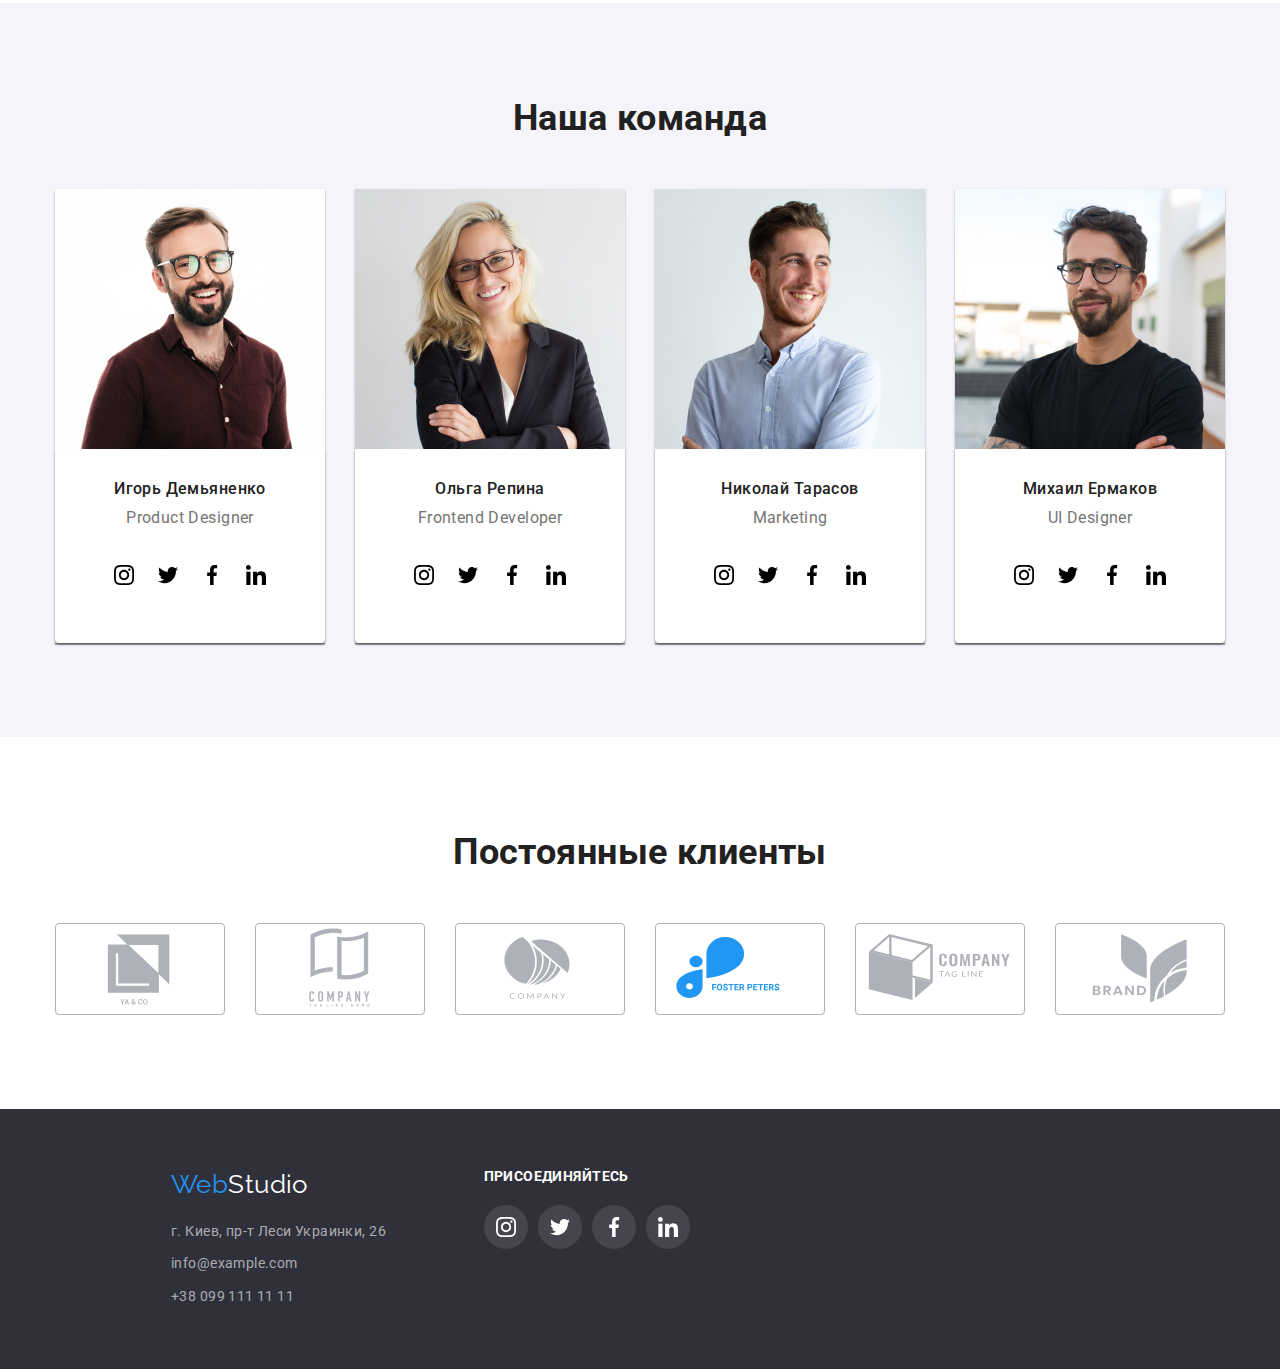
==== commit 1c0b6e3f: "footer" ====
--- a/index.html
+++ b/index.html
@@ -323,6 +323,7 @@
 
     </main>
     <footer class="page-footer">
+        <div class="footer-center"> 
         <div class="container">
 
         <a href=""class="logo">Web<span class="logo-styles">Studio</span></a>
@@ -335,7 +336,8 @@
                 <li class="footer-item"><a class="link" href="tel:+380991111111">+38 099 111 11 11</a></li>
             </ul>
         </address>
-        <div class="footer-center">
+        </div>
+        <div class="container">
             <h2 class="section-footer">присоединяйтесь</h2>
             <ul class="list footer-center-list">
                 <li class="footer-center-item">
--- a/css/styles.css
+++ b/css/styles.css
@@ -299,7 +299,7 @@
 .text {
   margin-bottom: 28px;
 }
-.team-link {
+.team-icon {
   width: 44px;
   height: 44px;
   display: flex;
@@ -310,19 +310,7 @@
   display: flex;
   justify-content: center;
 }
-.comand-icon {
-  fill: #afb1b8;
-}
-.team-link:hover,
-.team-link:focus {
-  background-color: var(--btn-hov-foc-color);
-}
-.team-link:hover,
-.comand-icon,
-.team-link:focus,
-.comand-icon {
-  fill: var(--primary-white-color);
-}
+
 .name {
   font-weight: 500;
   font-size: 16px;
@@ -402,13 +390,22 @@
 .footer .link:focus {
   color: var(--primary-white-color);
 }
+.footer-center {
+  display: flex;
+  width: calc(50% - 15px);
+  margin-left: 156px;
+}
+
 .footer-center-list {
   display: flex;
+  align-items: center;
 }
 .footer-link {
   width: 44px;
   height: 44px;
   display: flex;
+  align-items: center;
+  justify-content: center;
 }
 .section-footer {
   font-weight: 700;
@@ -422,7 +419,22 @@
 .footer-center-item + .footer-center-item {
   margin-left: 10px;
 }
-
+.footer-link:focus,
+.footer-link:hover {
+  background-color: var(--btn-hov-foc-color);
+}
+.footer-link:hover,
+.footer-icon,
+.footer-link:focus,
+.footer-icon {
+  fill: var(--primary-white-color);
+}
+.footer-center-item {
+  width: 44px;
+  height: 44px;
+  background: rgba(255, 255, 255, 0.1);
+  border-radius: 50%;
+}
 /* portfolio */
 
 .item-button {
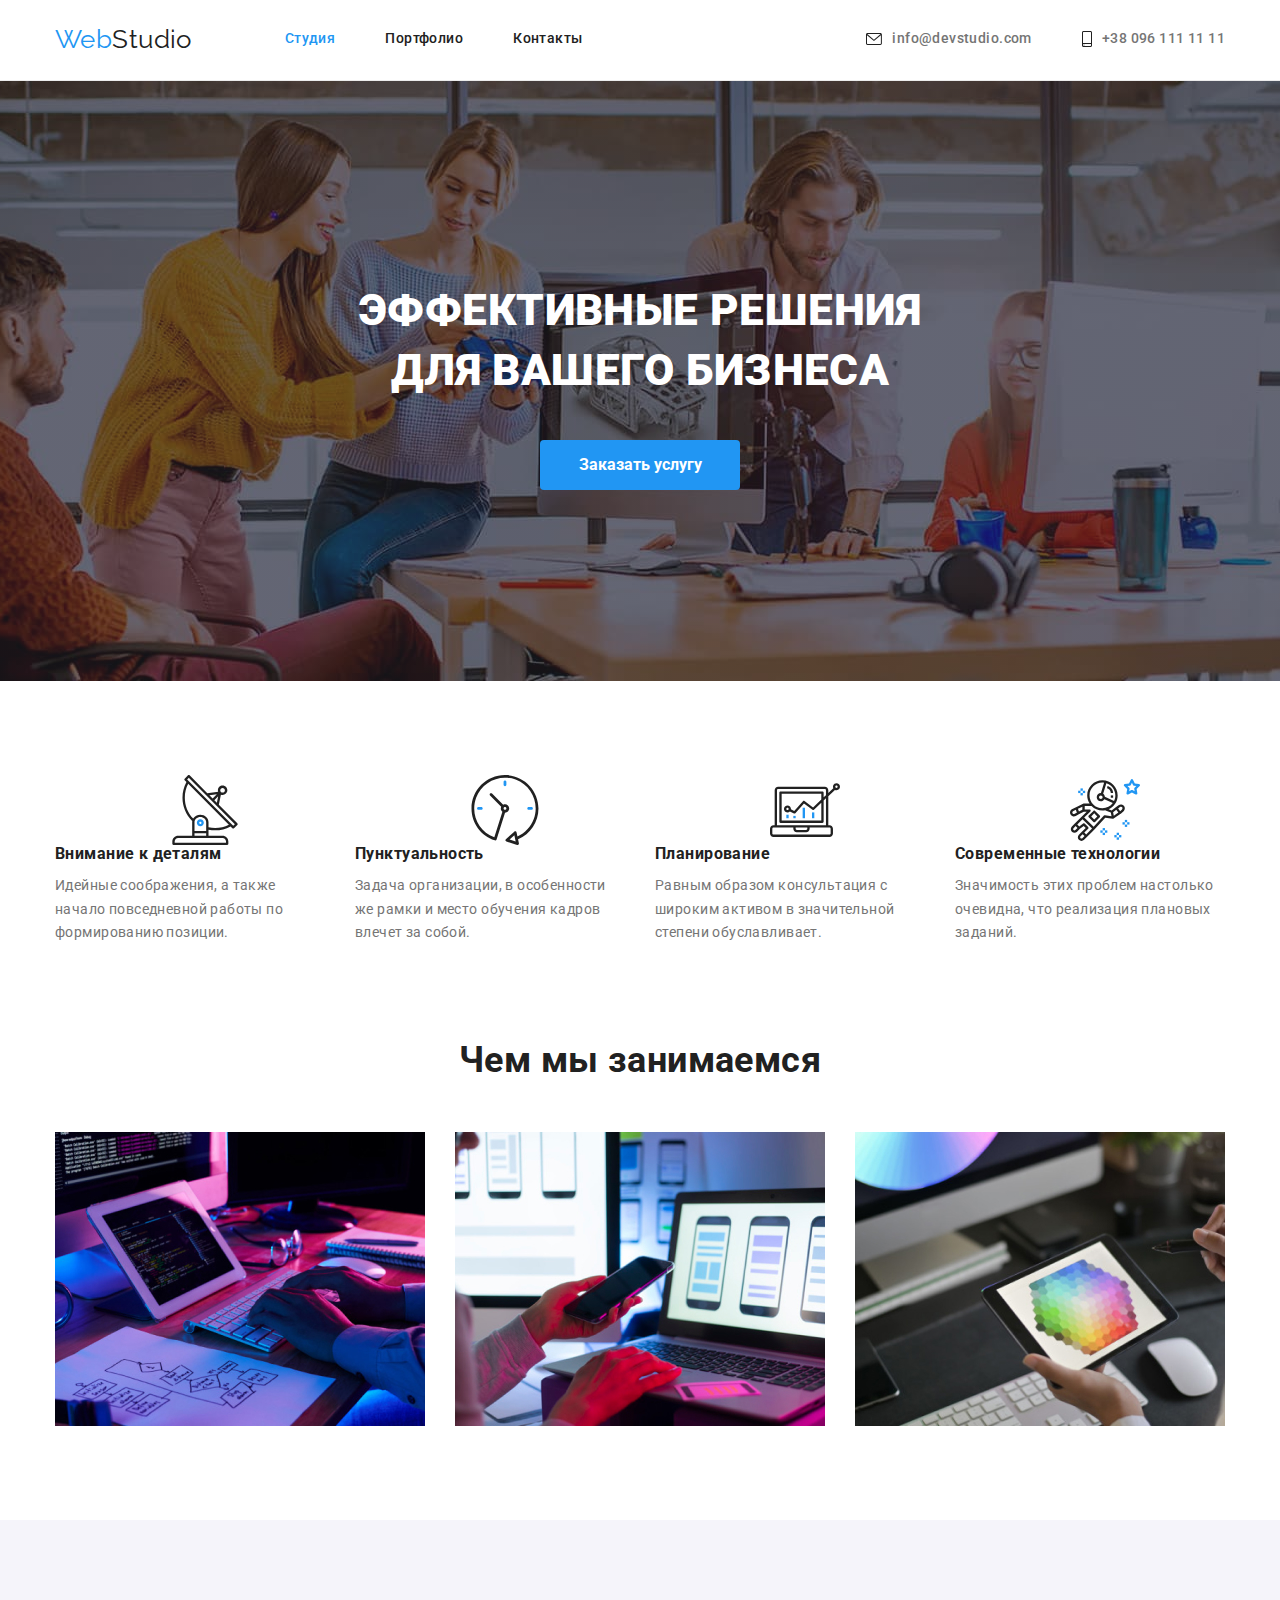
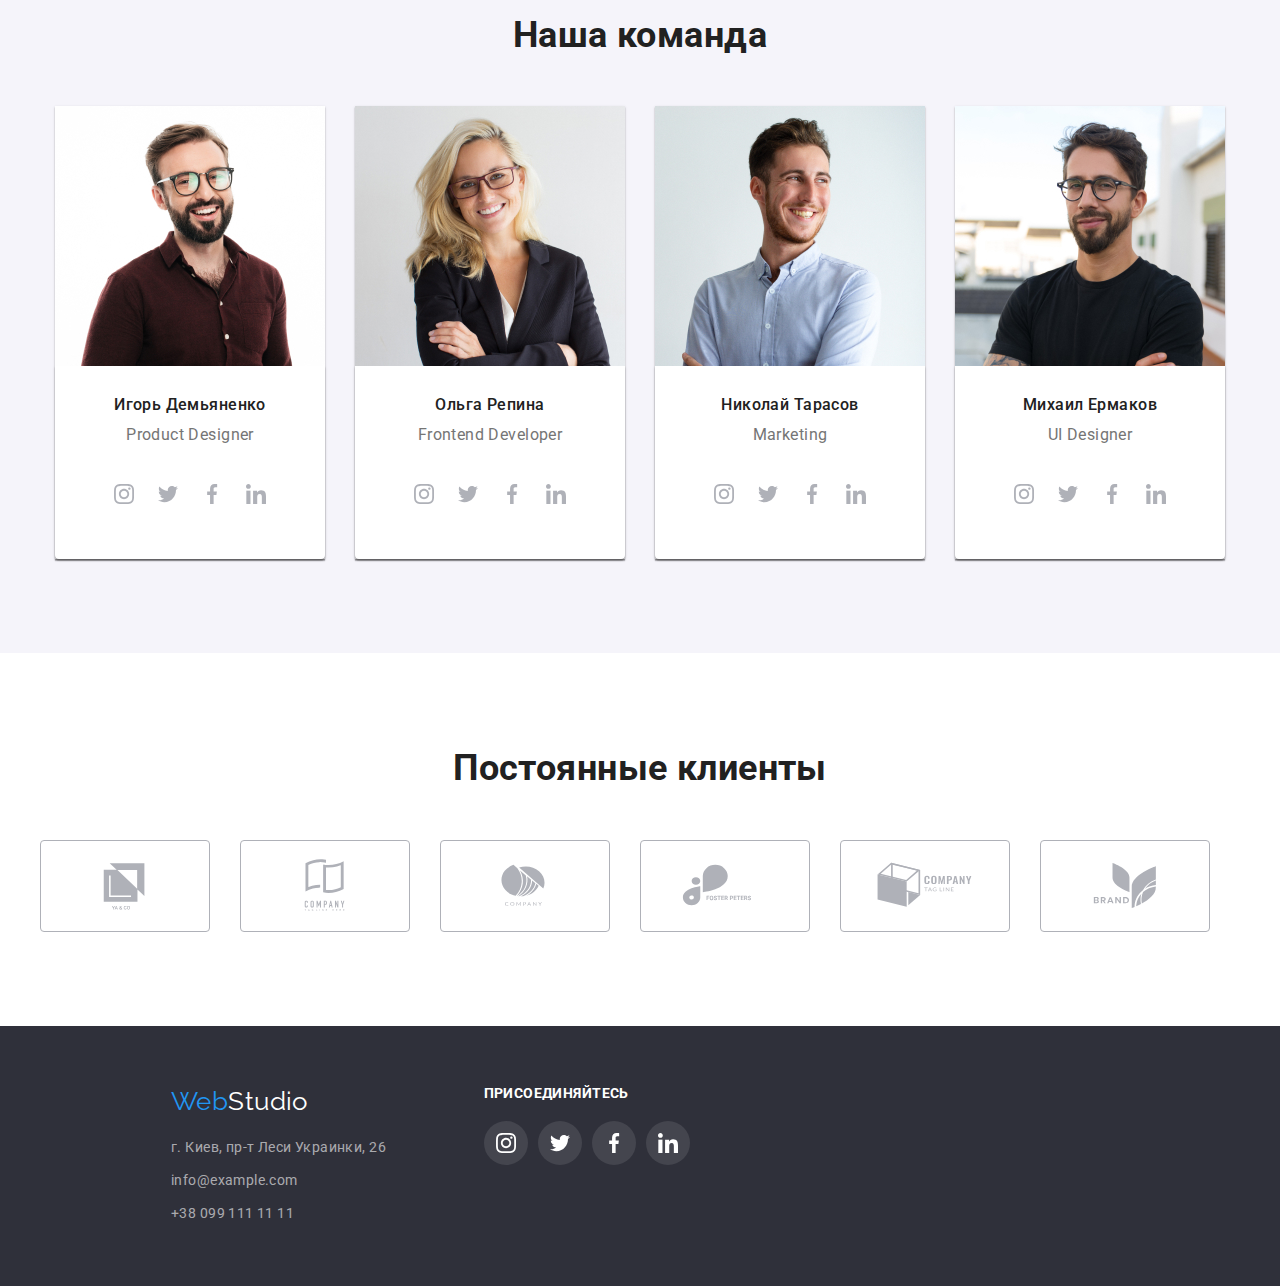
==== commit 98663618: "==" ====
--- a/index.html
+++ b/index.html
@@ -33,11 +33,11 @@
             <svg class="mail-icon">
                 <use href="./images/icons.svg#icon-envelope"></use>
             </svg>
-            <li class="header-item"><a href="mailto:info@devstudio.com" class="link">info@devstudio.com</a></li>
+            <li class="header-item"><a href="mailto:info@devstudio.com" class="link contact-link">info@devstudio.com</a></li>
             <svg class="contact-icon">
                 <use href="./images/icons.svg#icon-smartphone"></use>
             </svg>
-            <li class="header-item"><a href="tel:380961111111" class="link">+38 096 111 11 11</a></li>
+            <li class="header-item"><a href="tel:380961111111" class="link contact-link">+38 096 111 11 11</a></li>
         </ul>
         </div>
         </div>
@@ -83,7 +83,7 @@
                     <p class="text-list">Равным образом консультация с широким активом в значительной степени обуславливает.</p>
                 </li>
                 <li class="feature-item">
-                    <svg class="feature-icon" widht="70" heiht="70">
+                    <svg class="feature-icon" widht="70" height="70">
                         <use href="./images/icons.svg#icon-astronaut"></use>
                     </svg>
                     <h3 class="title">Современные технологии</h3>
@@ -274,43 +274,43 @@
             <div class="container">
             <h2 class="section-title section-client">Постоянные клиенты</h2>  
             <ul class="list client-list">
-                <li class="">
-                    <a href="">
+                <li class="client-item">
+                    <a href="" class="client-link">
                     <svg class="client-icon" width="106" height="60">
                         <use href="./images/icons.svg#icon-client-1"></use>
                     </svg>
                     </a>
                 </li>
-                <li class="">
-                    <a href="">
+                <li class="client-item">
+                    <a href="" class="client-link">
                     <svg class="client-icon" width="106" height="60">
                         <use href="./images/icons.svg#icon-client-2"></use>
                     </svg>
                   </a>
                 </li>
-                <li class="">
-                   <a href="">
+                <li class="client-item">
+                   <a href="" class="client-link">
                    <svg class="client-icon" width="106" height="60">
                        <use href="./images/icons.svg#icon-client-3"></use>
                    </svg>
                    </a>
                 </li>
-                <li class="">
-                    <a href="">
+                <li class="client-item">
+                    <a href="" class="client-link">
                     <svg class="client-icon" width="106" height="60">
                         <use href="./images/icons.svg#icon-client-4"></use>
                     </svg>
                     </a>
                 </li>
-                <li class="">
-                     <a href="">
+                <li class="client-item">
+                     <a href="" class="client-link">
                          <svg class="client-icon" widgt="106" height="60">
                              <use href="./images/icons.svg#icon-client-5"></use>
                          </svg>
                      </a>
                 </li>
-                <li class="">
-                     <a href="">
+                <li class="client-item">
+                     <a href="" class="client-link">
                          <svg class="client-icon" width="106" height="60">
                              <use href="./images/icons.svg#icon-client-6"></use>
                          </svg>
--- a/css/styles.css
+++ b/css/styles.css
@@ -135,12 +135,16 @@
   height: 16px;
   margin-right: 10px;
 }
-.mail-icon:focus,
-.contact-icon:focus,
-.mail-icon:hover,
-.contact-icon:hover {
-  fill: var(--accent-color);
-  cursor: pointer;
+.contact-link:focus,
+.contact-link:hover {
+  color: #2196f3;
+}
+.contact-link {
+  color: #757575;
+}
+.mail-icon,
+.contact-icon {
+  fill: currentColor;
 }
 /* Герой */
 
@@ -223,15 +227,21 @@
   line-height: 1.14;
 }
 
-.feature-icon {
+.feature-iteam {
   height: 120px;
   width: 270px;
-
+  display: flex;
+  align-items: center;
+  justify-content: center;
   border-radius: 4px;
   background: #f5f4fa;
   margin-bottom: 30px;
 }
-
+.feature-icon {
+  display: flex;
+  align-items: center;
+  justify-content: center;
+}
 .title {
   margin-bottom: 10px;
 }
@@ -299,12 +309,23 @@
 .text {
   margin-bottom: 28px;
 }
-.team-icon {
+.team-link {
   width: 44px;
   height: 44px;
   display: flex;
   align-items: center;
   justify-content: center;
+  background: var(--primary-white-color);
+  border-radius: 50%;
+  color: #afb1b8;
+}
+.comand-icon {
+  fill: currentColor;
+}
+.team-link:focus,
+.team-link:hover {
+  background-color: var(--btn-hov-foc-color);
+  color: var(--primary-white-color);
 }
 .comand-list {
   display: flex;
@@ -337,22 +358,41 @@
 }
 
 /* клиенты*/
+
 .client-list {
   display: flex;
   align-items: center;
-}
-.client-icon {
-  display: flex;
+  justify-content: center;
+}
+.client-link {
   width: 170px;
   height: 92px;
+  display: flex;
+  justify-content: center;
   border: 1px solid #afb1b8;
   border-radius: 4px;
   box-sizing: border-box;
   margin-right: 30px;
 }
+
+.client-link {
+  display: flex;
+  align-items: center;
+  justify-content: center;
+  color: #afb1b8;
+}
+.client-icon {
+  fill: currentColor;
+}
+.client-link:hover,
+.client-link:focus {
+  color: var(--accent-color);
+  border: 1px solid #2196f3;
+}
 .section-client {
   margin-bottom: 50px;
 }
+
 /* Футер */
 
 .page-footer {
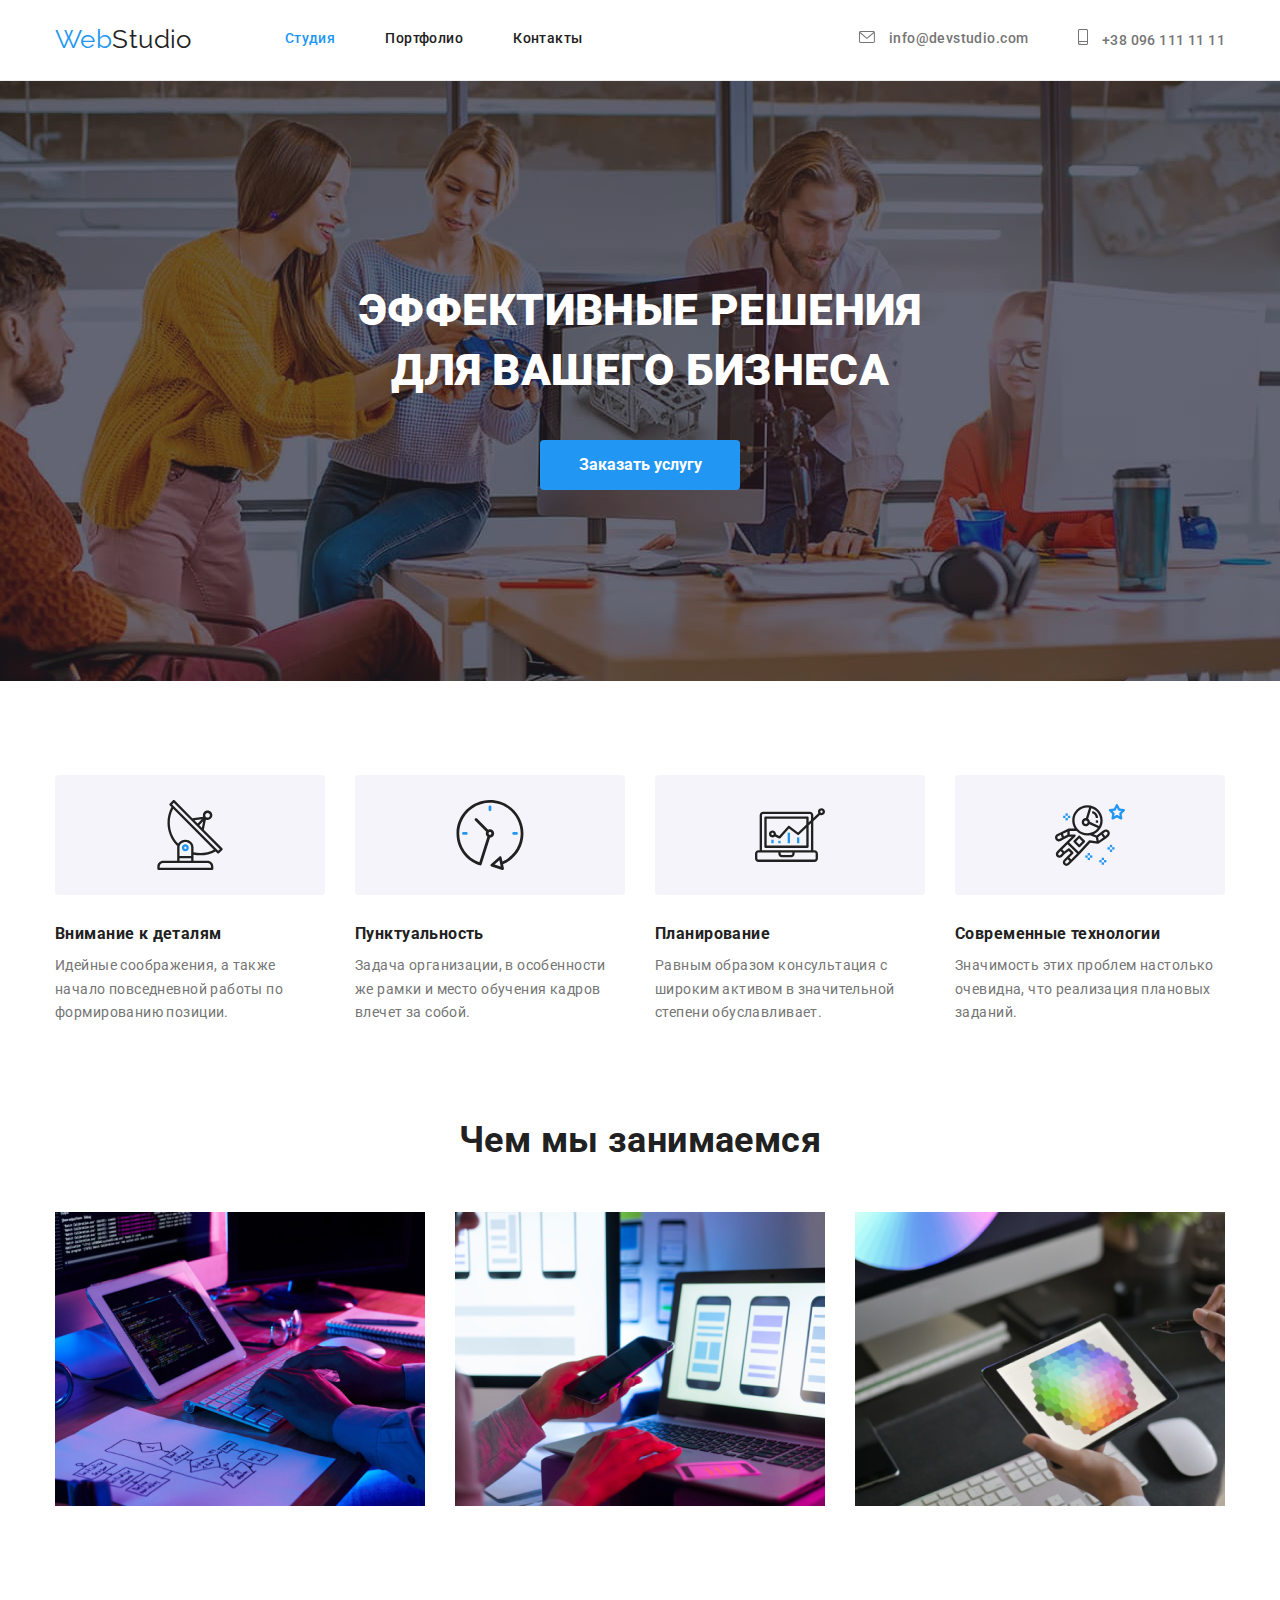
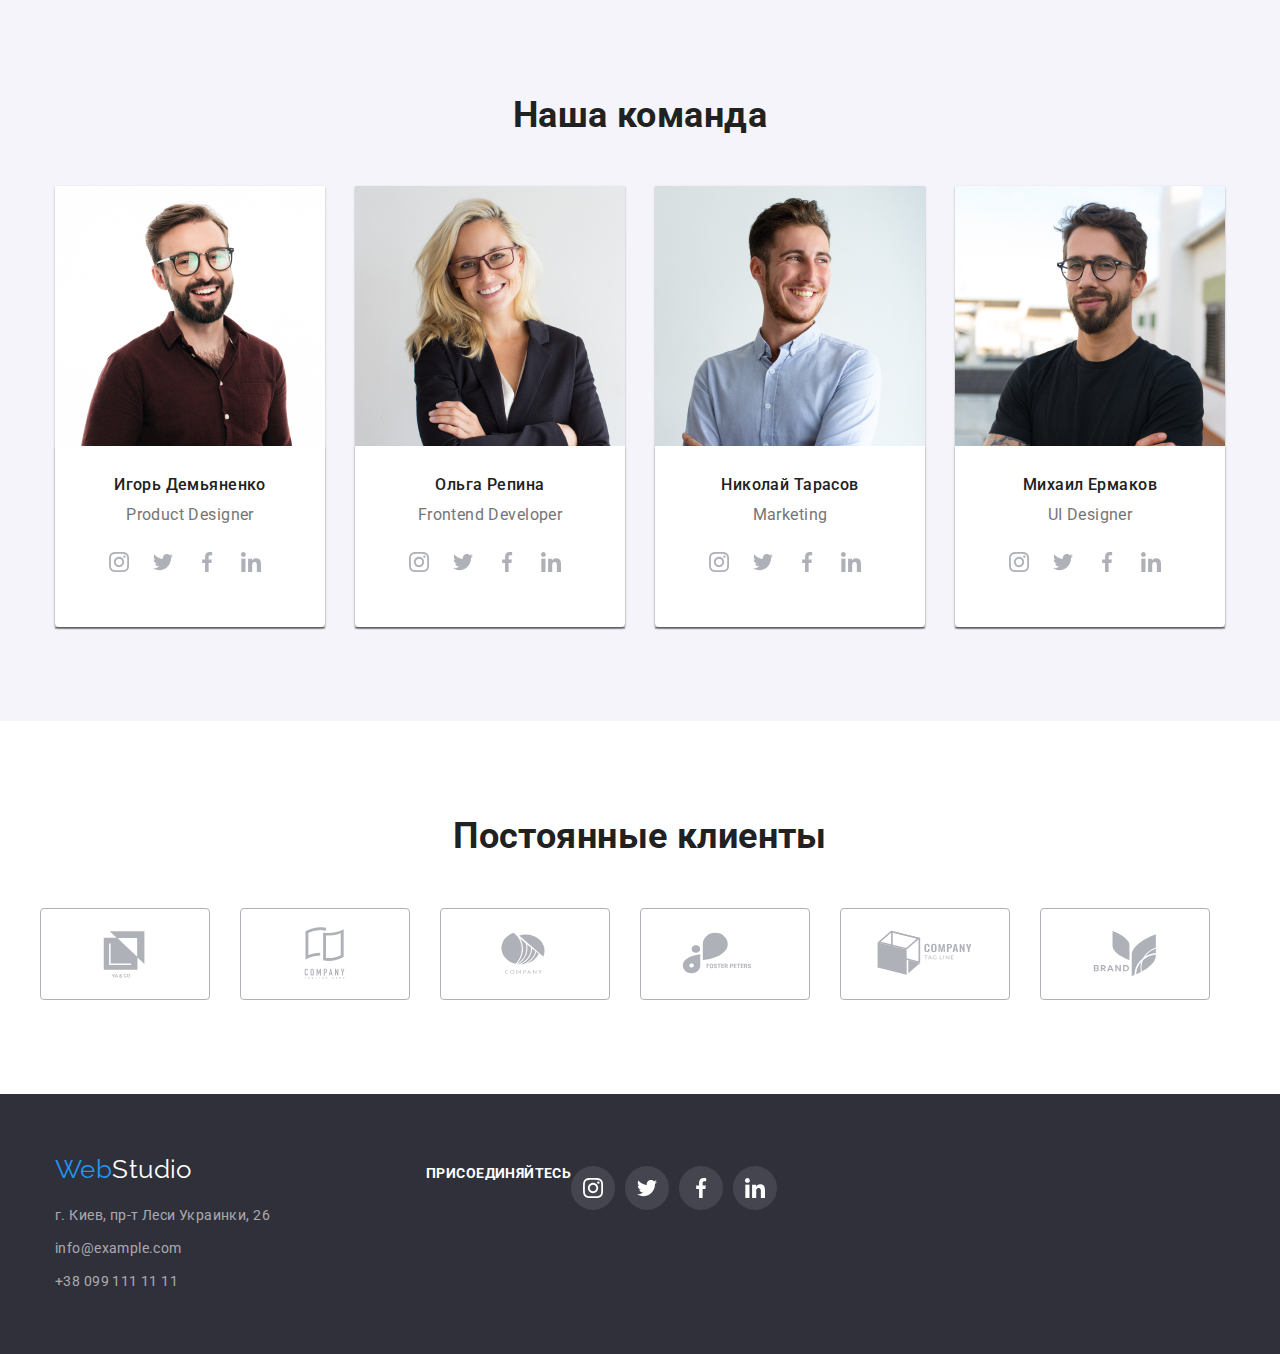
==== commit b53f955c: "change" ====
--- a/index.html
+++ b/index.html
@@ -30,14 +30,22 @@
         
         <div class="container-contact">
         <ul class="auth-nav list">
-            <svg class="mail-icon">
-                <use href="./images/icons.svg#icon-envelope"></use>
-            </svg>
-            <li class="header-item"><a href="mailto:info@devstudio.com" class="link contact-link">info@devstudio.com</a></li>
-            <svg class="contact-icon">
-                <use href="./images/icons.svg#icon-smartphone"></use>
-            </svg>
-            <li class="header-item"><a href="tel:380961111111" class="link contact-link">+38 096 111 11 11</a></li>
+            <li class="header-item">
+            <a href="mailto:info@devstudio.com" class="link contact-link">
+                <svg class="mail-icon">
+                    <use href="./images/icons.svg#icon-envelope"></use>
+                </svg>
+                info@devstudio.com
+            </a>
+            </li>
+            <li class="header-item">
+            <a href="tel:380961111111" class="link contact-link">
+                <svg class="contact-icon ">
+                    <use href="./images/icons.svg#icon-smartphone"></use>
+                </svg>
+                +38 096 111 11 11
+            </a>
+        </li>
         </ul>
         </div>
         </div>
@@ -60,32 +68,40 @@
             <ul class="feature-list list">
                 
                 <li class="feature-item">
-                    <svg class="feature-icon" widht="70" height="70">
+                    <div class="feature-block">
+                       <svg class="feature-icon" widht="70" height="70">
                         <use href="./images/icons.svg#icon-antenna"></use>
                         </svg>
+                    </div>
                     <h3 class="title">Внимание к деталям</h3>
                     <p class="text-list">Идейные соображения, а также начало повседневной работы по формированию позиции.</p>
                 
                 </li>
                 
                 <li class="feature-item">
+                    <div class="feature-block">
                     <svg class="feature-icon" widht="70" height="70">
                         <use href="./images/icons.svg#icon-clock"></use>
                     </svg>
+                    </div>
                     <h3 class="title">Пунктуальность</h3>
                     <p class="text-list">Задача организации, в особенности же рамки и место обучения кадров влечет за собой.</p>
                 </li>
                 <li class="feature-item">
+                    <div class="feature-block">
                     <svg class="feature-icon" widht="70" height="70">
                         <use href="./images/icons.svg#icon-diagram"></use>
                     </svg>
+                    </div>
                     <h3 class="title">Планирование</h3>
                     <p class="text-list">Равным образом консультация с широким активом в значительной степени обуславливает.</p>
                 </li>
                 <li class="feature-item">
+                    <div class="feature-block">
                     <svg class="feature-icon" widht="70" height="70">
                         <use href="./images/icons.svg#icon-astronaut"></use>
                     </svg>
+                    </div>
                     <h3 class="title">Современные технологии</h3>
                     <p class="text-list">Значимость этих проблем настолько очевидна, что реализация плановых заданий.</p>
                 </li>
@@ -323,9 +339,8 @@
 
     </main>
     <footer class="page-footer">
-        <div class="footer-center"> 
         <div class="container">
-
+        <div class="footer-left">
         <a href=""class="logo">Web<span class="logo-styles">Studio</span></a>
 
 
@@ -337,7 +352,7 @@
             </ul>
         </address>
         </div>
-        <div class="container">
+        <div class="footer-center">
             <h2 class="section-footer">присоединяйтесь</h2>
             <ul class="list footer-center-list">
                 <li class="footer-center-item">
--- a/css/styles.css
+++ b/css/styles.css
@@ -129,22 +129,27 @@
   width: 16px;
   height: 12px;
   margin-right: 10px;
+  fill: currentColor;
 }
 .contact-icon {
   width: 10px;
   height: 16px;
   margin-right: 10px;
+  fill: currentColor;
+}
+.contact-link {
+  color: var(--title-text-color);
 }
 .contact-link:focus,
 .contact-link:hover {
-  color: #2196f3;
-}
-.contact-link {
-  color: #757575;
-}
-.mail-icon,
-.contact-icon {
-  fill: currentColor;
+  color: var(--btn-hov-foc-color);
+}
+.header-item > .contact-link {
+  display: flex;
+  align-items: center;
+}
+.header-item .link {
+  display: block;
 }
 /* Герой */
 
@@ -225,22 +230,19 @@
 
   font-weight: 700;
   line-height: 1.14;
-}
-
-.feature-iteam {
+  display: flex;
+}
+
+.feature-block {
+  display: flex;
+  align-items: center;
+  justify-content: center;
   height: 120px;
   width: 270px;
-  display: flex;
-  align-items: center;
-  justify-content: center;
   border-radius: 4px;
-  background: #f5f4fa;
+  background: var(--bcg-team);
   margin-bottom: 30px;
-}
-.feature-icon {
-  display: flex;
-  align-items: center;
-  justify-content: center;
+  margin-right: 30px;
 }
 .title {
   margin-bottom: 10px;
@@ -290,7 +292,7 @@
   margin-left: -30px;
 }
 .work-item {
-  width: calc(100% / 3 -30px);
+  width: calc(100% / 3 - 30px);
   margin-left: 30px;
 }
 
@@ -307,7 +309,7 @@
   padding-bottom: 43.87px;
 }
 .text {
-  margin-bottom: 28px;
+  margin-bottom: 16px;
 }
 .team-link {
   width: 44px;
@@ -321,6 +323,9 @@
 }
 .comand-icon {
   fill: currentColor;
+}
+.team-icon:last-child {
+  margin-right: 10px;
 }
 .team-link:focus,
 .team-link:hover {
@@ -435,17 +440,20 @@
   width: calc(50% - 15px);
   margin-left: 156px;
 }
-
+.page-footer > .container {
+  display: flex;
+  align-items: baseline;
+}
 .footer-center-list {
   display: flex;
   align-items: center;
+  justify-content: center;
 }
 .footer-link {
   width: 44px;
   height: 44px;
-  display: flex;
-  align-items: center;
-  justify-content: center;
+  display: block;
+  padding: 12px;
 }
 .section-footer {
   font-weight: 700;
@@ -454,7 +462,7 @@
   text-transform: uppercase;
   color: var(--primary-white-color);
 
-  padding-bottom: 20px;
+  margin-bottom: 20px;
 }
 .footer-center-item + .footer-center-item {
   margin-left: 10px;
@@ -545,8 +553,11 @@
   margin-left: 30px;
   margin-bottom: 30px;
 }
-.project-item:focus,
-.project-item:hover {
+.project-link {
+  display: block;
+}
+.project-link:focus,
+.project-link:hover {
   box-shadow: 0px 1px 1px rgba(0, 0, 0, 0.12), 0px 4px 4px rgba(0, 0, 0, 0.06),
     1px 4px 6px rgba(0, 0, 0, 0.16);
 }
@@ -554,7 +565,7 @@
   padding: 20px 24px;
 
   border-right: 1px solid #eeeeee;
-  border-bottom: 1px solid #eeeeee;
+  border-left: 1px solid #eeeeee;
   border-bottom: 1px solid #eeee;
   box-sizing: border-box;
 }
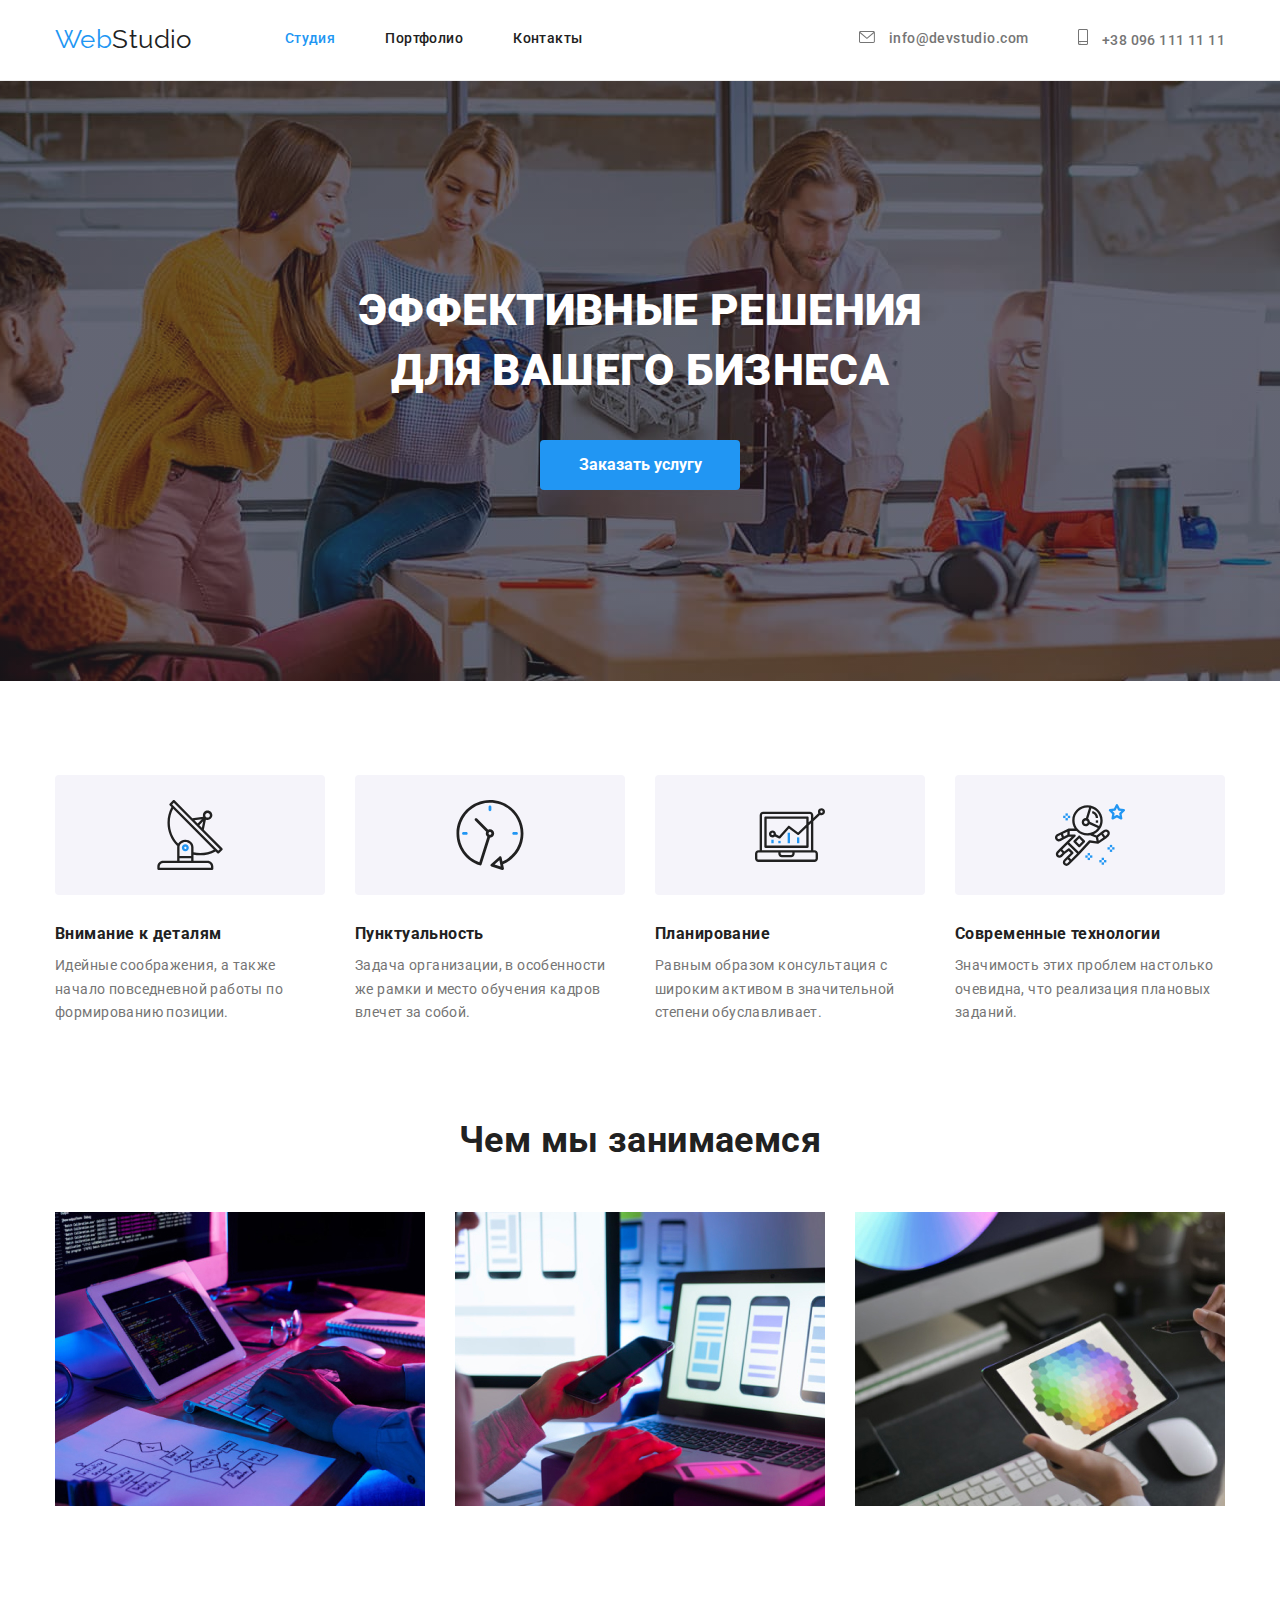
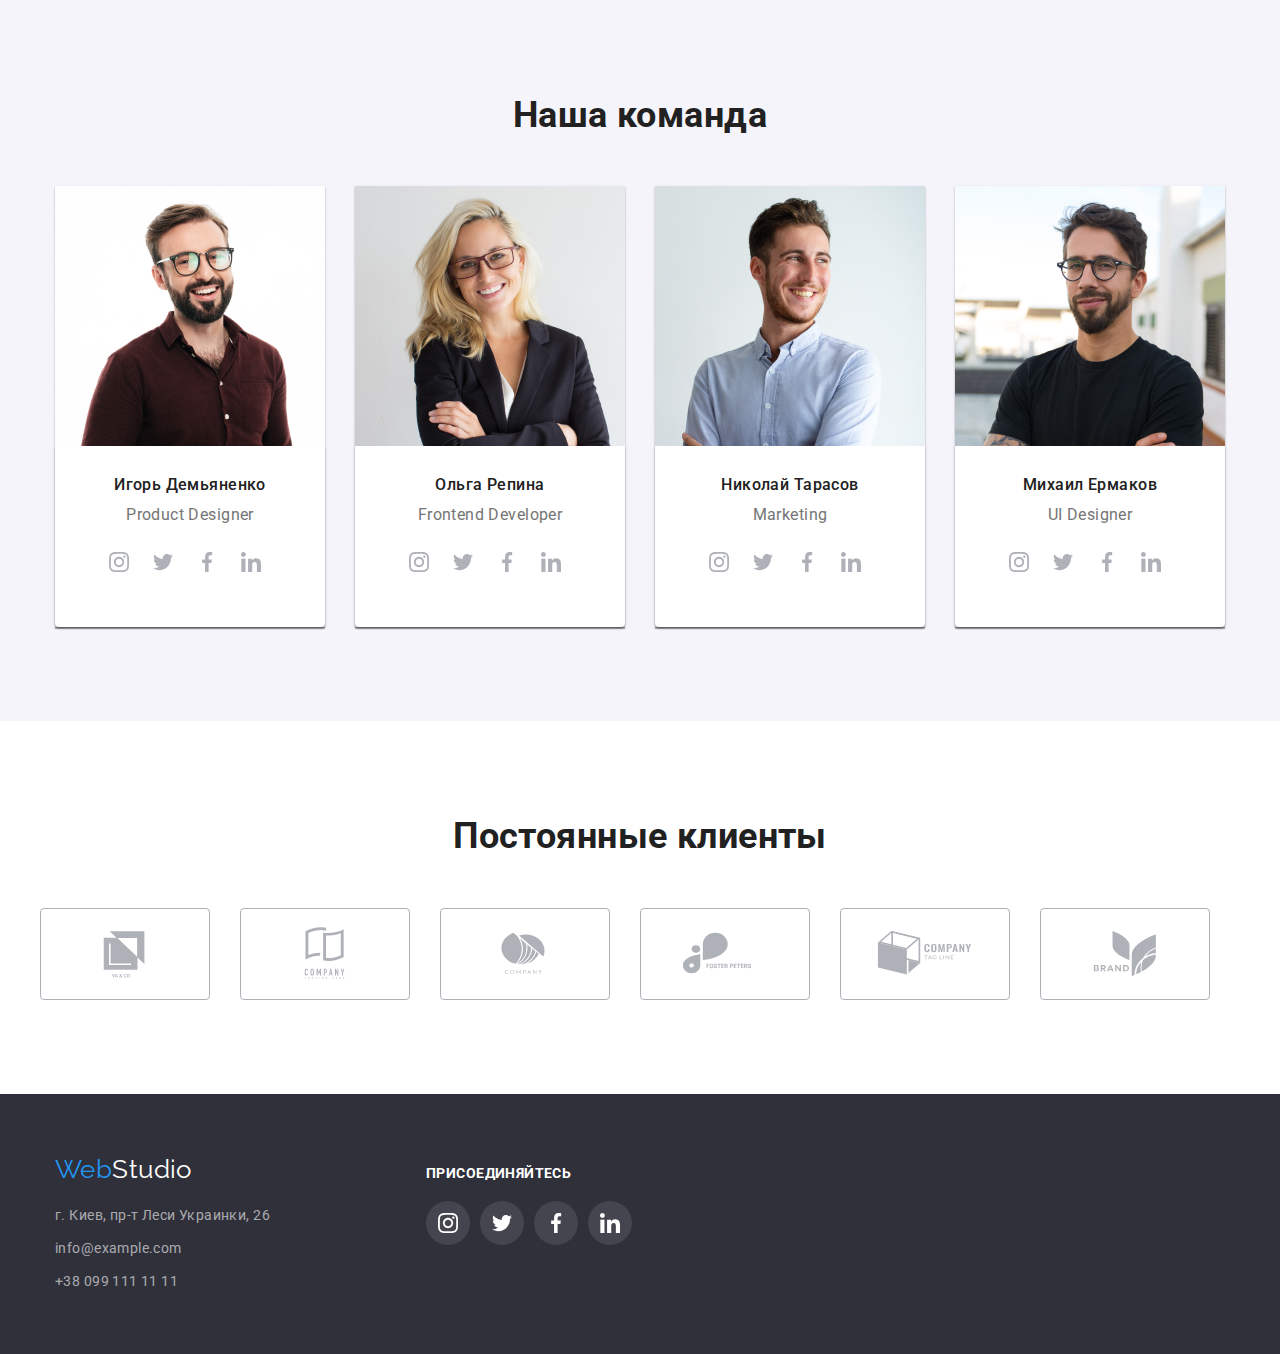
==== commit 661a32ae: "container-footer" ====
--- a/index.html
+++ b/index.html
@@ -19,7 +19,7 @@
         <div class="container header-container">
         <nav class="header-list">
 
-            <a href=""class="logo header-logo">Web<span class="logo-style">Studio</span> </a>
+            <a href="" class="logo header-logo">Web<span class="logo-style">Studio</span> </a>
 
             <ul class="site-nav list">
                 <li class="header-item"><a href="" class="curent link">Студия</a></li>
@@ -69,7 +69,7 @@
                 
                 <li class="feature-item">
                     <div class="feature-block">
-                       <svg class="feature-icon" widht="70" height="70">
+                       <svg class="feature-icon" width="70" height="70">
                         <use href="./images/icons.svg#icon-antenna"></use>
                         </svg>
                     </div>
@@ -80,7 +80,7 @@
                 
                 <li class="feature-item">
                     <div class="feature-block">
-                    <svg class="feature-icon" widht="70" height="70">
+                    <svg class="feature-icon" width="70" height="70">
                         <use href="./images/icons.svg#icon-clock"></use>
                     </svg>
                     </div>
@@ -89,7 +89,7 @@
                 </li>
                 <li class="feature-item">
                     <div class="feature-block">
-                    <svg class="feature-icon" widht="70" height="70">
+                    <svg class="feature-icon" width="70" height="70">
                         <use href="./images/icons.svg#icon-diagram"></use>
                     </svg>
                     </div>
@@ -98,7 +98,7 @@
                 </li>
                 <li class="feature-item">
                     <div class="feature-block">
-                    <svg class="feature-icon" widht="70" height="70">
+                    <svg class="feature-icon" width="70" height="70">
                         <use href="./images/icons.svg#icon-astronaut"></use>
                     </svg>
                     </div>
@@ -106,7 +106,7 @@
                     <p class="text-list">Значимость этих проблем настолько очевидна, что реализация плановых заданий.</p>
                 </li>
             </ul>
-        </section>
+</section>
 
         <section class="section no-padding">
             <div class="container">
@@ -235,7 +235,7 @@
                             </li>
                             <li class="team-icon">
                                 <a href="" class="team-link">
-                                    <svg class="comand-icon" widht="20" height="20">
+                                    <svg class="comand-icon" width="20" height="20">
                                         <use href="./images/icons.svg#icon-linkedin"></use>
                                     </svg>
                                 </a>
@@ -320,7 +320,7 @@
                 </li>
                 <li class="client-item">
                      <a href="" class="client-link">
-                         <svg class="client-icon" widgt="106" height="60">
+                         <svg class="client-icon" width="106" height="60">
                              <use href="./images/icons.svg#icon-client-5"></use>
                          </svg>
                      </a>
@@ -341,7 +341,7 @@
     <footer class="page-footer">
         <div class="container">
         <div class="footer-left">
-        <a href=""class="logo">Web<span class="logo-styles">Studio</span></a>
+        <a href="" class="logo">Web<span class="logo-styles">Studio</span></a>
 
 
         <address class="footer">
--- a/css/styles.css
+++ b/css/styles.css
@@ -436,8 +436,6 @@
   color: var(--primary-white-color);
 }
 .footer-center {
-  display: flex;
-  width: calc(50% - 15px);
   margin-left: 156px;
 }
 .page-footer > .container {
@@ -447,13 +445,14 @@
 .footer-center-list {
   display: flex;
   align-items: center;
-  justify-content: center;
+  justify-content: left;
 }
 .footer-link {
   width: 44px;
   height: 44px;
-  display: block;
-  padding: 12px;
+  display: flex;
+  align-items: center;
+  justify-content: center;
 }
 .section-footer {
   font-weight: 700;
@@ -461,6 +460,8 @@
   line-height: 1.14;
   text-transform: uppercase;
   color: var(--primary-white-color);
+  display: flex;
+  align-items: center;
 
   margin-bottom: 20px;
 }
@@ -483,6 +484,7 @@
   background: rgba(255, 255, 255, 0.1);
   border-radius: 50%;
 }
+
 /* portfolio */
 
 .item-button {
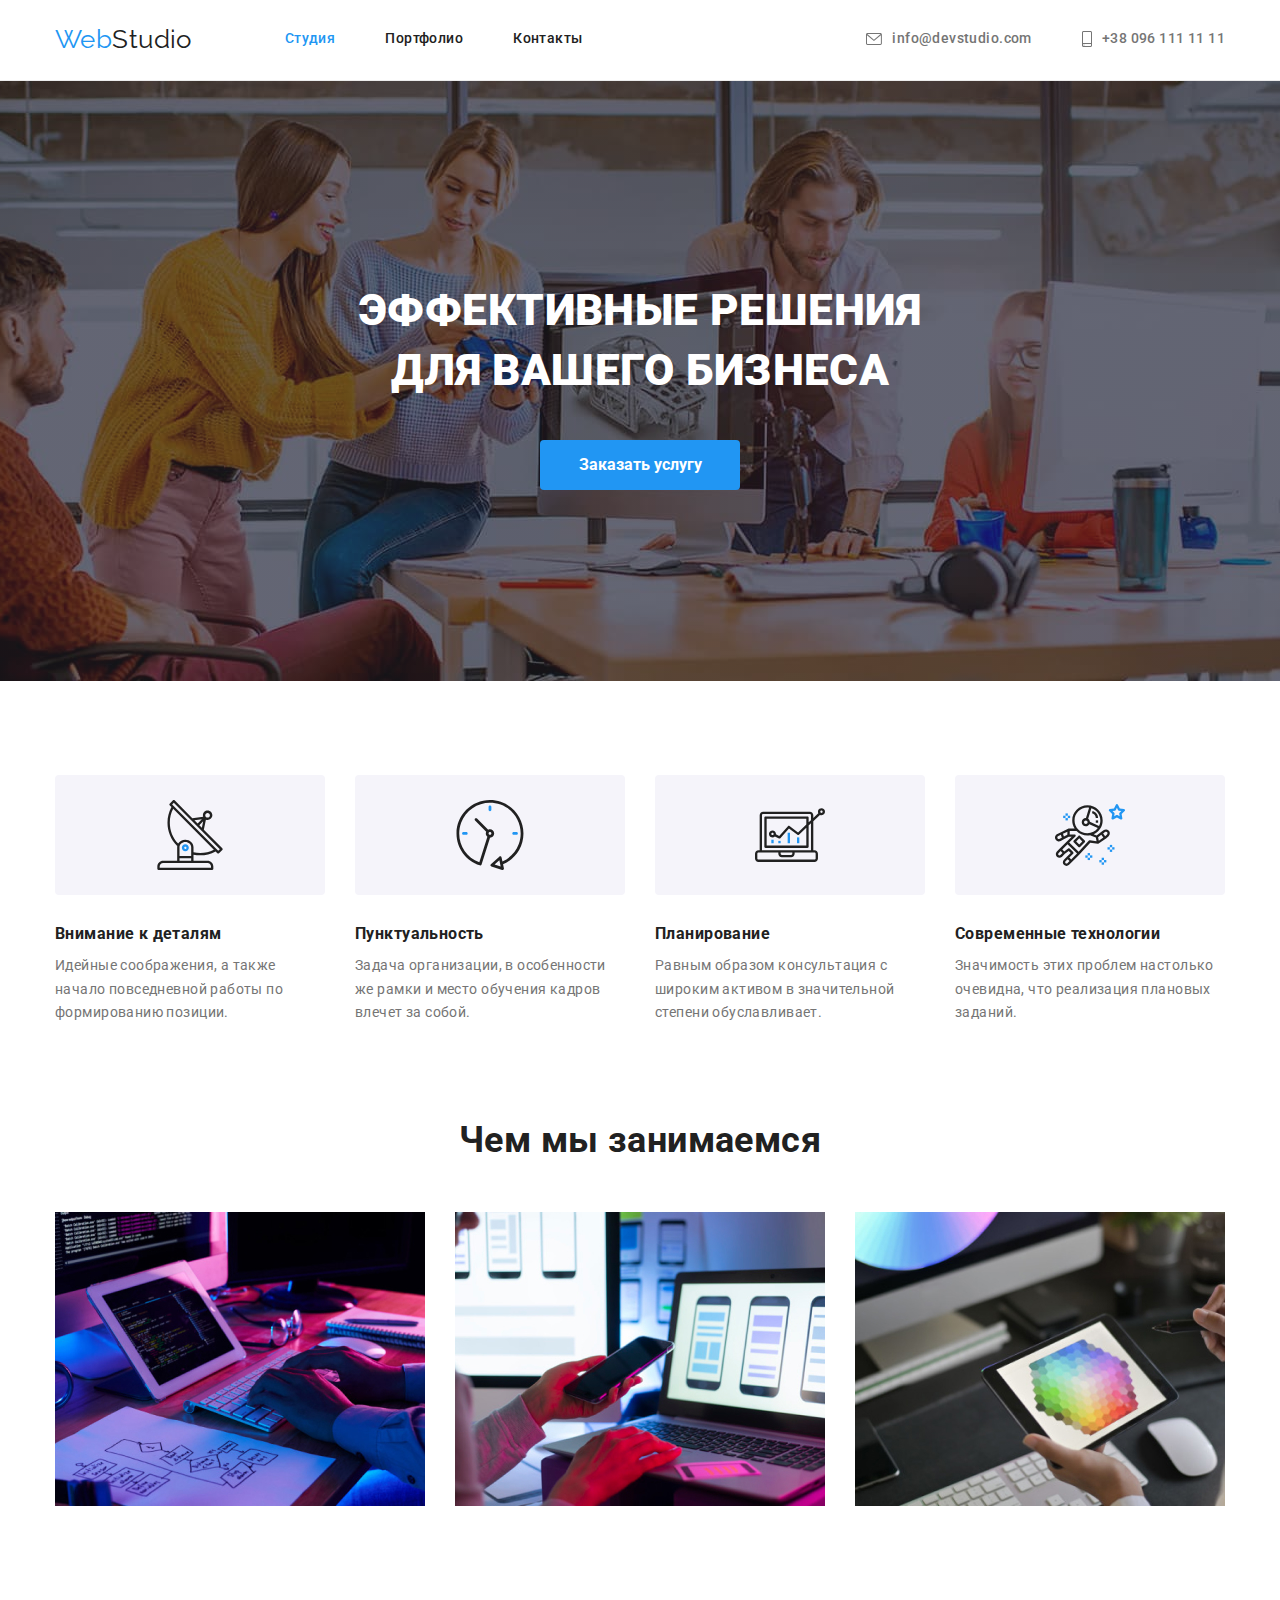
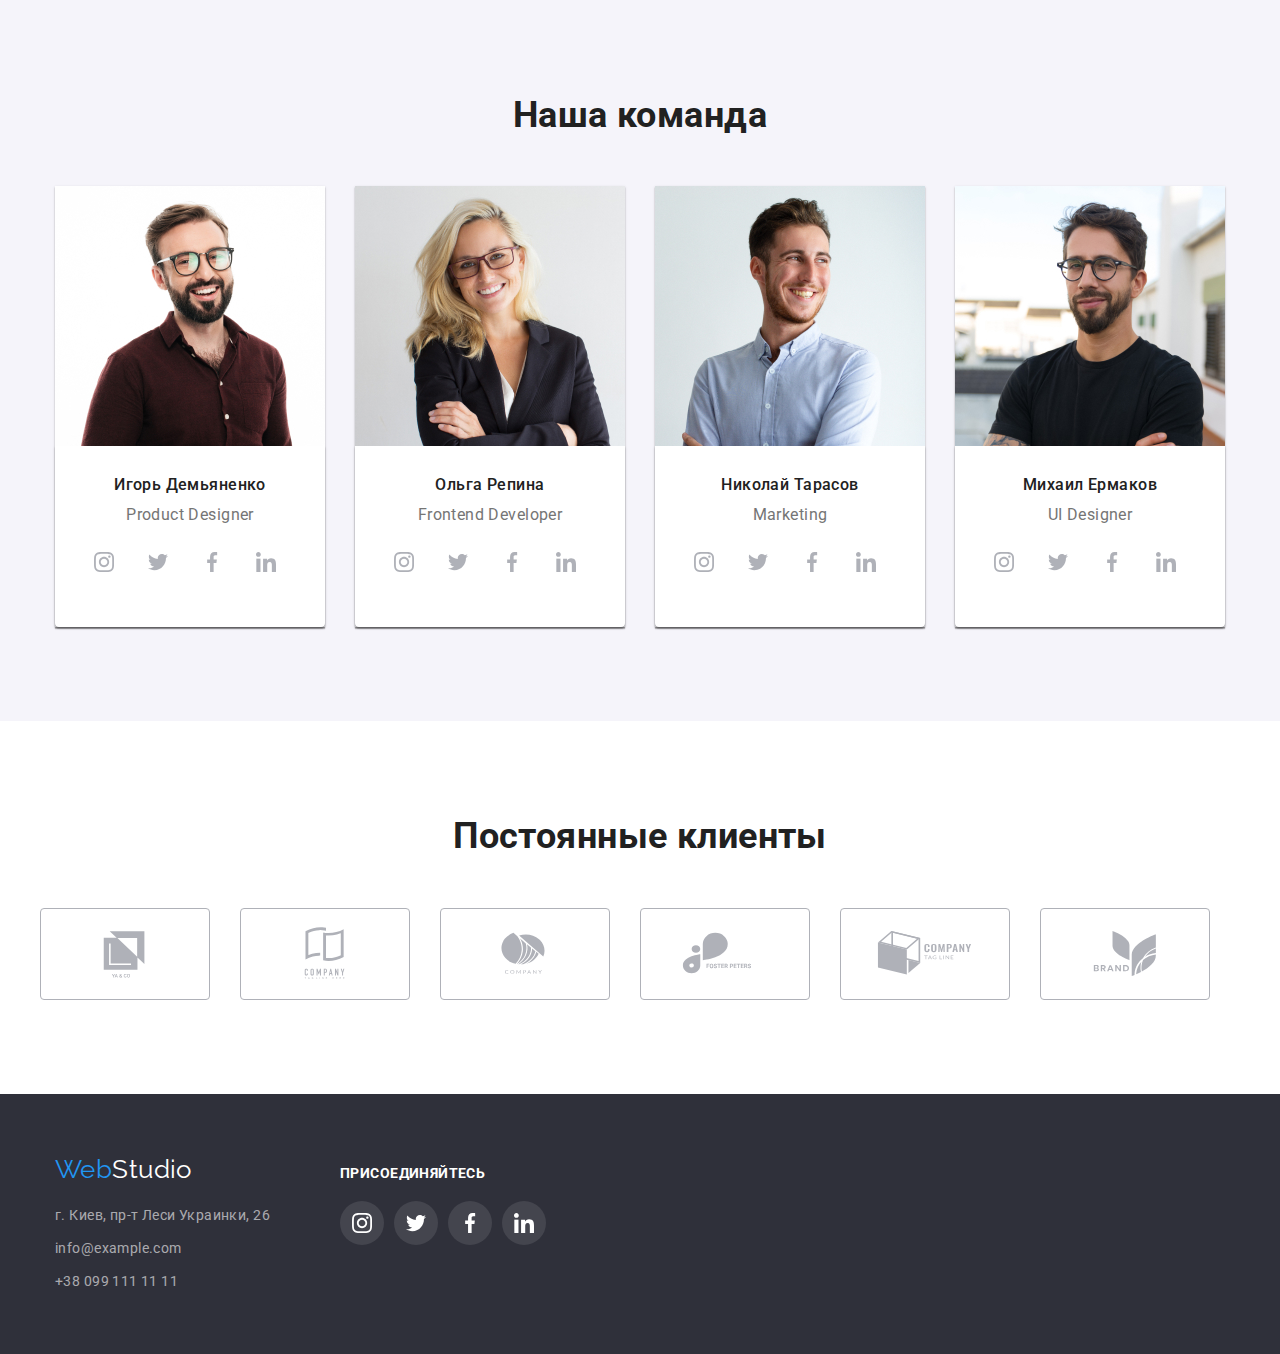
==== commit be3ee1d7: "div+" ====
--- a/index.html
+++ b/index.html
@@ -105,9 +105,9 @@
                     <h3 class="title">Современные технологии</h3>
                     <p class="text-list">Значимость этих проблем настолько очевидна, что реализация плановых заданий.</p>
                 </li>
-            </ul>
-</section>
-
+                </ul>
+            </div>
+        </section>
         <section class="section no-padding">
             <div class="container">
             <h2 class="section-title">Чем мы занимаемся</h2>
--- a/css/styles.css
+++ b/css/styles.css
@@ -149,7 +149,8 @@
   align-items: center;
 }
 .header-item .link {
-  display: block;
+  display: flex;
+  align-items: center;
 }
 /* Герой */
 
@@ -320,13 +321,12 @@
   background: var(--primary-white-color);
   border-radius: 50%;
   color: #afb1b8;
+  margin-right: 10px;
 }
 .comand-icon {
   fill: currentColor;
 }
-.team-icon:last-child {
-  margin-right: 10px;
-}
+
 .team-link:focus,
 .team-link:hover {
   background-color: var(--btn-hov-foc-color);
@@ -436,7 +436,7 @@
   color: var(--primary-white-color);
 }
 .footer-center {
-  margin-left: 156px;
+  margin-left: 70px;
 }
 .page-footer > .container {
   display: flex;
